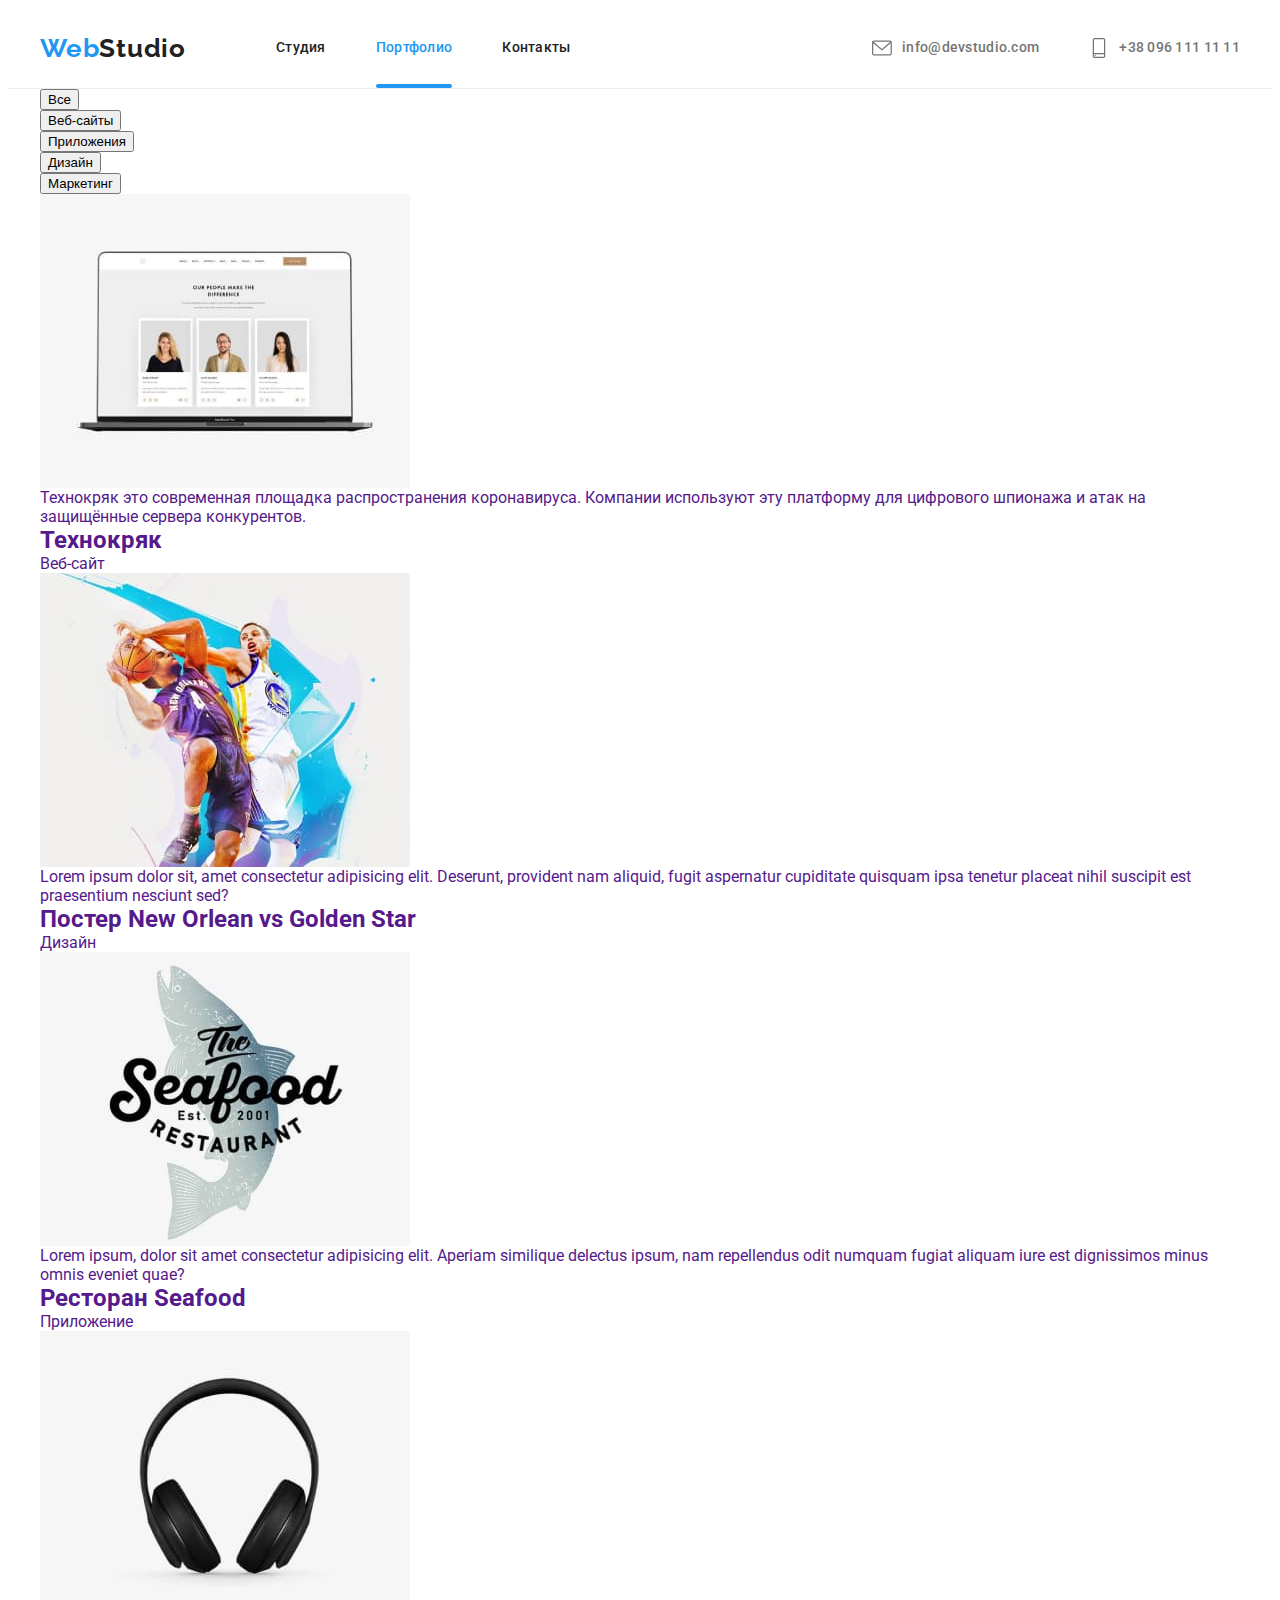
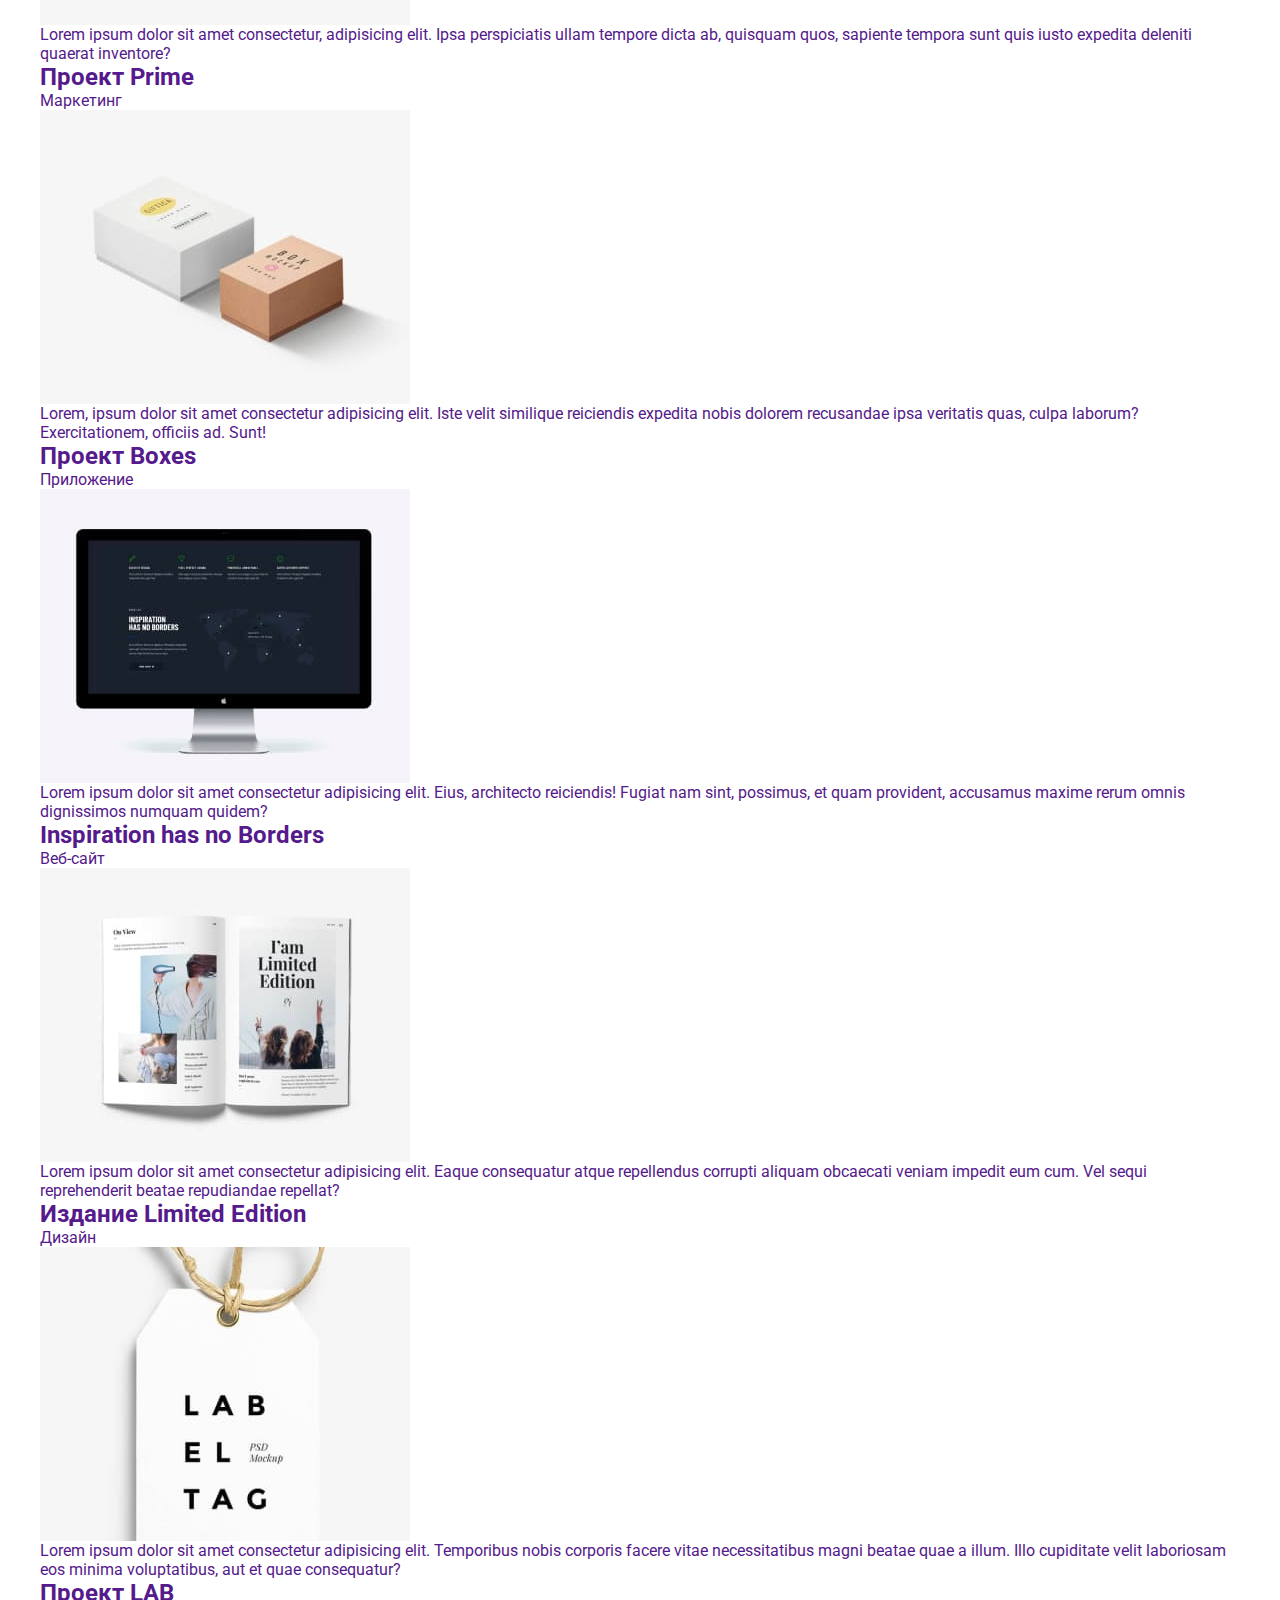
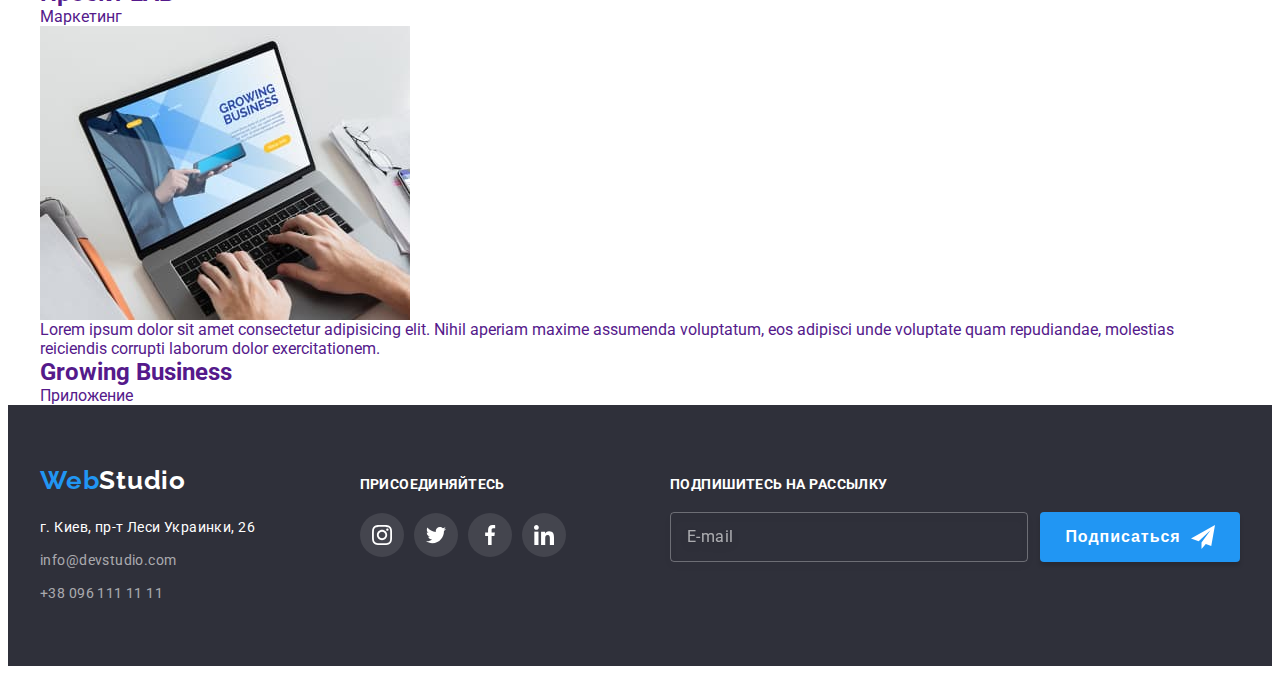
==== portfolio.html @ 194a2eac "gtrh" ====
<!DOCTYPE html>
<html lang="ru">
<head>
    <meta charset="UTF-8">
    <meta http-equiv="X-UA-Compatible" content="IE=edge">
    <meta name="viewport" content="width=device-width, initial-scale=1.0">
    <title>Portfolio</title>
    <link rel="preconnect" href="https://fonts.googleapis.com">
    <link rel="preconnect" href="https://fonts.gstatic.com" crossorigin>
    <link href="https://fonts.googleapis.com/css2?family=Raleway:wght@700&family=Roboto:wght@400;500;700;900&display=swap"
        rel="stylesheet">
    <link rel="stylesheet" href="https://cdnjs.cloudflare.com/ajax/libs/modern-normalize/1.1.0/modern-normalize.min.css"
        integrity="sha512-wpPYUAdjBVSE4KJnH1VR1HeZfpl1ub8YT/NKx4PuQ5NmX2tKuGu6U/JRp5y+Y8XG2tV+wKQpNHVUX03MfMFn9Q=="
        crossorigin="anonymous" referrerpolicy="no-referrer" />
    <link rel="stylesheet" href="./css/styles.css">
</head>
<body>
                            <!-- Шапка-навигация -->
    <header class="header">
        <div class="container header-container">
            <a href="" lang="en" class="link header-title">Web<span class="header-span">Studio</span></a>
            <nav class="header-nav">
                <ul class="list header-list">
                    <li class="header-item"><a class="link header-link" href="./index.html">Студия</a></li>
                    <li class="header-item"><a class="link header-link current-portfolio" href="./portfolio.html">Портфолио</a></li>
                    <li class="header-item"><a class="link header-link" href="">Контакты</a></li>
                </ul>
            </nav>
            <ul class="list header-contacts">
                <li class="header-mail-list">
                    <a class="link header-mail" href="mailto:info@devstudio.com">
                        <svg class="mail-icon" width="20" height="20">
                            <use href="./images/icons.svg#icon-envelope-1"></use>
                        </svg>info@devstudio.com
                    </a>
                </li>
                <li class="header-tel-list">
                    <a class="link header-tel" href="tel:+380961111111">
                        <svg class="mail-icon" width="20" height="20">
                            <use href="./images/icons.svg#icon-smartphone-1"></use>
                        </svg>+38 096 111 11 11
                    </a>
                </li>
            </ul>
        </div>
    </header>
    <main>
                                <!--- Портфолио -->
        <section class="portfolio">
            <div class="container">
                <h1 class="visually-hidden">Портфолио</h1>
                    <ul class="list portfolio-list">
                        <li class="portfolio-item">
                            <button type="button" class="portfolio-button current-all">Все</button>
                        </li>
                        <li class="portfolio-item">
                            <button type="button" class="portfolio-button">Веб-сайты</button>
                        </li>
                        <li class="portfolio-item">
                            <button type="button" class="portfolio-button">Приложения</button>
                        </li>
                        <li class="portfolio-item">
                            <button type="button" class="portfolio-button">Дизайн</button>
                        </li>
                        <li class="portfolio-item">
                            <button type="button" class="portfolio-button">Маркетинг</button>
                        </li>
                    </ul>
                                <!-- Проекты -->
                <ul class="list projects-list">
                    <li class="projects-item">
                        <a class="link projects-link" href="">
                            <div class="projects-item-wrap">
                                <img src="./images/img-notebook.jpg" class="projects-images" alt="ноутбук" width="370">
                                <p class="projects-images-text">Технокряк это современная площадка распространения коронавируса. Компании используют эту платформу для цифрового
                                шпионажа и атак на защищённые сервера конкурентов.
                                </p>
                            </div>
                            <div class="projects-block">
                                <h2 class="projects-title">Технокряк</h2>
                                <p class="projects-text">Веб-сайт</p>
                            </div>    
                            
                        </a>
                    </li>
                    <li class="projects-item">
                        <a class="link projects-link" href="">
                            <div class="projects-item-wrap">
                                <img src="./images/img-basketball-players.jpg" class="projects-images" alt="баскетболисты" width="370">
                                <p class="projects-images-text">Lorem ipsum dolor sit, amet consectetur adipisicing elit. Deserunt, provident nam aliquid, fugit aspernatur cupiditate quisquam ipsa tenetur placeat nihil suscipit est praesentium nesciunt sed?</p>
                            </div>
                            <div class="projects-block">
                                <h2 class="projects-title">Постер New Orlean vs Golden Star</h2>
                                <p class="projects-text">Дизайн</p>
                            </div>   
                            
                        </a>
                    </li>
                    <li class="projects-item">
                        <a class="link projects-link" href="">
                            <div class="projects-item-wrap">
                                <img src="./images/img-sea-​​food.jpg" class="projects-images" alt="морская-еда" width="370">
                                <p class="projects-images-text">Lorem ipsum, dolor sit amet consectetur adipisicing elit. Aperiam similique delectus ipsum, nam repellendus odit numquam fugiat aliquam iure est dignissimos minus omnis eveniet quae?</p>
                            </div>
                            <div class="projects-block">    
                                <h2 class="projects-title">Ресторан Seafood</h2>
                                <p class="projects-text">Приложение</p>
                            </div>
                        </a>
                    </li>
                    <li class="projects-item">
                        <a class="link projects-link" href="">
                            <div class="projects-item-wrap">
                                <img src="./images/img-headphones.jpg" class="projects-images" alt="наушники" width="370">
                                <p class="projects-images-text">Lorem ipsum dolor sit amet consectetur, adipisicing elit. Ipsa perspiciatis ullam tempore dicta ab, quisquam quos, sapiente tempora sunt quis iusto expedita deleniti quaerat inventore?</p>
                            </div>
                            <div class="projects-block">    
                                <h2 class="projects-title">Проект Prime</h2>
                                <p class="projects-text">Маркетинг</p>
                            </div>
                        </a>
                    </li>
                    <li class="projects-item">
                        <a class="link projects-link" href="">
                            <div class="projects-item-wrap">
                                <img src="./images/img-boxes.jpg" class="projects-images" alt="коробки" width="370">
                                <p class="projects-images-text">Lorem, ipsum dolor sit amet consectetur adipisicing elit. Iste velit similique reiciendis expedita nobis dolorem recusandae ipsa veritatis quas, culpa laborum? Exercitationem, officiis ad. Sunt!</p>
                            </div>
                            <div class="projects-block">   
                                <h2 class="projects-title">Проект Boxes</h2>
                                <p class="projects-text">Приложение</p>
                            </div>
                        </a>
                    </li>
                    <li class="projects-item">
                        <a class="link projects-link" href="">
                            <div class="projects-item-wrap">
                                <img src="./images/img-macbook.jpg" class="projects-images" alt="макбук" width="370">
                                <p class="projects-images-text">Lorem ipsum dolor sit amet consectetur adipisicing elit. Eius, architecto reiciendis! Fugiat nam sint, possimus, et quam provident, accusamus maxime rerum omnis dignissimos numquam quidem?</p>
                            </div>
                            <div class="projects-block">   
                                <h2 class="projects-title">Inspiration has no Borders</h2>
                                <p class="projects-text">Веб-сайт</p>
                            </div>
                        </a>
                    </li>
                    <li class="projects-item">
                        <a class="link projects-link" href="">
                            <div class="projects-item-wrap">
                                <img src="./images/img-magazine.jpg" class="projects-images" alt="журнал" width="370">
                                <p class="projects-images-text">Lorem ipsum dolor sit amet consectetur adipisicing elit. Eaque consequatur atque repellendus corrupti aliquam obcaecati veniam impedit eum cum. Vel sequi reprehenderit beatae repudiandae repellat?</p>
                            </div>
                            <div class="projects-block">
                                <h2 class="projects-title">Издание Limited Edition</h2>
                                <p class="projects-text">Дизайн</p>
                                </div>    
                            
                        </a>
                    </li>
                    <li class="projects-item">
                        <a class="link projects-link" href="">
                            <div class="projects-item-wrap">
                                <img src="./images/img-label.jpg" class="projects-images" alt="бирка" width="370">
                                <p class="projects-images-text">Lorem ipsum dolor sit amet consectetur adipisicing elit. Temporibus nobis corporis facere vitae necessitatibus magni beatae quae a illum. Illo cupiditate velit laboriosam eos minima voluptatibus, aut et quae consequatur?</p>
                            </div>
                            <div class="projects-block">
                                <h2 class="projects-title">Проект LAB</h2>
                                <p class="projects-text">Маркетинг</p>
                            </div>
                        </a>
                    </li>
                    <li class="projects-item">
                        <a class="link projects-link" href="">
                            <div class="projects-item-wrap">
                                <img src="./images/img-typing.jpg" class="projects-images" alt="печатает" width="370">
                                <p class="projects-images-text">Lorem ipsum dolor sit amet consectetur adipisicing elit. Nihil aperiam maxime assumenda voluptatum, eos adipisci unde voluptate quam repudiandae, molestias reiciendis corrupti laborum dolor exercitationem.</p>    
                            </div>
                            <div class="projects-block">
                                <h2 class="projects-title">Growing Business</h2>
                                <p class="projects-text">Приложение</p>
                            </div>
                        </a>
                    </li>
                </ul>
            </div>
        </section>
    </main>
                                <!-- Футер -->
    <footer class="footer">
        <div class="container container-icon">
            <div class="footer-container-address">
                <a href="" lang="en" class="link footer-title">Web<span class="footer-span">Studio</span></a>
                <address class="footer-address">
                    <ul class="list footer-list">
                        <li class="footer-item">
                            <a class="link footer-place" href="https://goo.gl/maps/fd5bnSYaty7FcXpY6" target="_blank" rel="noopener noreferre">г. Киев, пр-т Леси Украинки, 26</a>
                        </li>
                        <li class="footer-item">
                            <a class="link footer-mail" href="mailto:info@devstudio.com">info@devstudio.com</a>
                        </li>
                        <li class="footer-item">
                            <a class="link footer-tel" href="tel:+380961111111">+38 096 111 11 11</a>
                        </li>
                    </ul>
                </address>
            </div>
            <div class="footer-container-icon">
                <b class="footer-second-title">присоединяйтесь</b>
                <ul class="list footer-social-list">
                    <li class="footer-social-item">
                        <a href="" class="link footer-social-link">
                            <svg class="footer-social-icon" width="20" height="20">
                                <use href="./images/icons.svg#icon-instagram"></use>
                            </svg>
                        </a>
                    </li>
                    <li class="footer-social-item">
                        <a href="" class="link footer-social-link">
                            <svg class="team-social-icon" width="20" height="20">
                                <use href="./images/icons.svg#icon-twitter"></use>
                            </svg>
                        </a>
                    </li>
                    <li class="footer-social-item">
                        <a href="" class="link footer-social-link">
                            <svg class="footer-social-icon" width="20" height="20">
                                <use href="./images/icons.svg#icon-facebook"></use>
                            </svg>
                        </a>
                    </li>
                    <li class="footer-social-item">
                        <a href="" class="link footer-social-link">
                            <svg class="footer-social-icon" width="20" height="20">
                                <use href="./images/icons.svg#icon-linkedin"></use>
                            </svg>
                        </a>
                    </li>
                </ul>
            </div>
            <div class="footer-subscribe">
                <div class="footer-subscribe-wrap">
                    <b class="footer-subscribe-title">Подпишитесь на рассылку</b>
                        <input type="email" class="footer-subscribe-email" placeholder="E-mail">
                </div>
                <button class="button footer-subscribe-btn" type="submit">Подписаться
                    <svg class="footer-subscribe-icon" width="24" height="24">
                        <use href="./images/icons.svg#icon-icon-send-1"></use>
                    </svg>
                </button>
            </div>
        </div>
    </footer>
</body>
</html>
---- css/styles.css ----
/*
  font-family: 'Roboto 400 500 700 900', sans-serif;
  font-alternative: 'Raleway 700', sans-serif;
    
*/

p,
h1,
h2,
h3,
h4,
h5,
h6 {
  margin: 0;
}

ul,
ol {
  margin: 0;
  padding: 0;
}

button {
  cursor: pointer;
}

img {
  display: block;
}

:root {
  --header-text-color: #212121;
  --alt-text-color: #757575;
  --extra-text-color: #ffffff;
  --accent-text-color: #2196f3;
}

body {
  font-family: 'Roboto', sans-serif;
  background-color: #ffffff;
  color: var(--header-text-color);
}

.list {
  list-style: none;
}

.link {
  text-decoration: none;
}

.visually-hidden {
  position: absolute;
  white-space: nowrap;
  width: 1px;
  height: 1px;
  overflow: hidden;
  border: 0;
  padding: 0;
  clip: rect(0 0 0 0);
  clip-path: inset(50%);
  margin: -1px;
}

.container {
  width: 1200px;
  padding-left: 15px;
  padding-right: 15px;
  margin: 0 auto;
  /* outline: 2px solid tomato; */
}

/* ----------------------------СТУДИЯ----------------------------- */
/* ------------------------Шапка навигация------------------------ */
.header {
  border-bottom: 1px solid #ececec;
}

.header-container {
  display: flex;
  align-items: center;
}

.header-title {
  margin-right: 90px;
  font-family: Raleway;
  font-weight: 700;
  font-size: 26px;
  line-height: 1.19;
  letter-spacing: 0.03em;
  color: #2196f3;
}

.header-span {
  font-family: Raleway;
  font-weight: 700;
  font-size: 26px;
  line-height: 1.19;
  letter-spacing: 0.03em;
  color: var(--header-text-color);
}

.header-nav {
}

.header-list {
  display: flex;
}

.header-item:not(:last-child) {
  margin-right: 50px;
}

.header-link {
  display: block;
  padding: 32px 0px;
  font-weight: 500;
  font-size: 14px;
  line-height: 1.14;
  letter-spacing: 0.02em;
  color: var(--header-text-color);
  transition: color 250ms cubic-bezier(0.4, 0, 0.2, 1);
}

.current-studio,
.current-portfolio,
.current-contact {
  color: #2196f3;
  position: relative;
}

.current-studio::after,
.current-portfolio::after,
.current-contact::after {
  content: '';
  width: 100%;
  height: 4px;
  border-radius: 4px;
  position: absolute;
  background-color: #2196f3;
  left: 0;
  bottom: 0;
}

.header-link:hover,
.header-link:focus {
  color: #2196f3;
}

.header-contacts {
  display: flex;
  margin-left: auto;
}

.header-mail-list {
}

.header-mail {
  font-weight: 500;
  font-size: 14px;
  line-height: 1.14;
  letter-spacing: 0.02em;
  color: var(--alt-text-color);
  display: flex;
  justify-content: center;
  align-items: center;
  box-sizing: border-box;
  transition: color 250ms cubic-bezier(0.4, 0, 0.2, 1);
}

.header-mail:hover,
.header-mail:focus {
  color: #2196f3;
}

.mail-icon {
  fill: currentColor;
  margin-right: 10px;
}

.header-tel-list {
  margin-left: 50px;
}

.header-tel {
  font-weight: 500;
  font-size: 14px;
  line-height: 1.14;
  letter-spacing: 0.02em;
  color: var(--alt-text-color);
  display: flex;
  justify-content: center;
  align-items: center;
  box-sizing: border-box;
  transition: color 250ms cubic-bezier(0.4, 0, 0.2, 1);
}

.header-tel:hover,
.header-tel:focus {
  color: #2196f3;
}

.tel-icon {
  fill: currentColor;
  margin-right: 10px;
}

/* -----------------------Главный-контент------------------------ */
/* ----------------------------Герой----------------------------- */

.main {
}

.hero {
  background-image: linear-gradient(rgba(47, 48, 58, 0.4), rgba(47, 48, 58, 0.4)),
    url(../images/img-team-work.jpg);
  background-repeat: no-repeat;
  background-position: center;
  background-size: 1600px;
  margin: 0 auto;
  padding-top: 200px;
  padding-bottom: 200px;
  text-align: center;
  background-color: #2f303a;
}

.hero-title {
  margin-bottom: 30px;
  font-weight: 900;
  font-size: 44px;
  line-height: 1.36;
  text-align: center;
  letter-spacing: 0.06em;
  text-transform: uppercase;
  color: var(--extra-text-color);
}

.hero-button {
  padding: 10px 32px;
  border: 0px;
  font-family: inherit;
  font-weight: 700;
  font-size: 16px;
  line-height: 1.87;
  text-align: center;
  letter-spacing: 0.06em;
  cursor: pointer;
  color: #ffffff;
  background: #2196f3;
  border-radius: 4px;
  min-width: 200px;
  min-height: 50px;
  transition: background-color 250ms cubic-bezier(0.4, 0, 0.2, 1);
}

.hero-button:hover,
.hero-button:focus {
  background-color: #188ce8;
}

/* -----------------------------Цели----------------------------- */

.goals-section {
  padding-top: 94px;
  padding-bottom: 94px;
}

.visually-hidden {
}

.goals-list {
  display: flex;
}

.goals-item:not(:last-child) {
  margin-right: 30px;
}

.goals-item::before {
  display: block;
  content: '';
  height: 120px;
  background-size: 70px 70px;
  background-repeat: no-repeat;
  background-position: center;
  border-radius: 4px;
  margin-bottom: 30px;
  background-color: #f5f4fa;
}

.icon-antenna::before {
  background-image: url('../images/antenna.svg');
}

.icon-clock::before {
  background-image: url('../images/clock.svg');
}

.icon-diagram::before {
  background-image: url('../images/diagram.svg');
}

.icon-astronaut::before {
  background-image: url('../images/astronaut.svg');
}

.goals-heading {
  margin-bottom: 10px;
  font-size: 14px;
  line-height: 1.14;
  letter-spacing: 0.03em;
  text-transform: uppercase;
  color: var(--header-text-color);
}

.goals-text {
  width: 270px;
  font-size: 14px;
  line-height: 1.71;
  letter-spacing: 0.03em;
  color: var(--alt-text-color);
}

/* ---------------------------Деятельность------------------------- */

.activity {
  padding-top: 0;
  padding-bottom: 94px;
}

.activity-title {
  margin-bottom: 50px;
  font-size: 36px;
  line-height: 1.16;
  text-align: center;
  letter-spacing: 0.03em;
  color: var(--header-text-color);
}

.activity-list {
  display: flex;
}

.activity-item:not(:last-child) {
  margin-right: 30px;
}

.activity-item {
}

.activity-block {
  position: relative;
}

.activity-images {
}

.activity-images-text {
  font-size: 14px;
  line-height: 1.14;
  letter-spacing: 0.03em;
  text-transform: uppercase;
  display: flex;
  justify-content: center;
  align-items: center;
  position: absolute;
  left: 0;
  bottom: 0;
  width: 100%;
  height: 70px;
  color: #ffffff;
  background: rgba(47, 48, 58, 0.8);
}

/* -------------------------------Команда---------------------------- */

.team {
  padding-top: 94px;
  padding-bottom: 94px;
  background-color: #f5f4fa;
}

.team-title {
  margin-bottom: 50px;
  font-size: 36px;
  line-height: 1.16;
  text-align: center;
  letter-spacing: 0.03em;
  color: var(--header-text-color);
}

.team-list {
  display: flex;
}

.team-item {
  margin-right: 30px;
  background: #ffffff;
  box-shadow: 0px 1px 3px rgba(0, 0, 0, 0.12), 0px 1px 1px rgba(0, 0, 0, 0.14),
    0px 2px 1px rgba(0, 0, 0, 0.2);
  border-radius: 0px 0px 4px 4px;
}

.team-images {
}

.team-item-content {
  padding-top: 30px;
  padding-bottom: 30px;
}

.team-heading {
  margin-bottom: 10px;
  font-weight: 500;
  font-size: 16px;
  line-height: 1.18;
  text-align: center;
  letter-spacing: 0.03em;
  color: var(--header-text-color);
}

.team-text {
  margin-bottom: 16px;
  font-size: 16px;
  line-height: 1.18;
  text-align: center;
  letter-spacing: 0.03em;
  color: var(--alt-text-color);
}

.team-social-list {
  display: flex;
  justify-content: center;
}

.team-social-item + .team-social-item {
  margin-left: 10px;
}

.team-social-link {
  width: 44px;
  height: 44px;
  display: flex;
  justify-content: center;
  align-items: center;
  border-radius: 50%;
  color: #afb1b8;
  transition: color 250ms cubic-bezier(0.4, 0, 0.2, 1),
    background-color 250ms cubic-bezier(0.4, 0, 0.2, 1);
}

.team-social-link:hover,
.team-social-link:focus {
  background-color: #2196f3;
  color: #ffffff;
}

.team-social-icon {
  fill: currentColor;
}

/* ---------------------------------Клиенты------------------------------ */

.clients {
  padding-top: 94px;
  padding-bottom: 94px;
}

.clients-title {
  font-size: 36px;
  line-height: 1.16;
  text-align: center;
  letter-spacing: 0.03em;
  color: #212121;
  margin-bottom: 50px;
}

.clients-list {
  display: flex;
  justify-content: center;
}

.clients-item {
}

.clients-item:not(:last-child) {
  margin-right: 30px;
}
.clients-link {
  width: 172px;
  height: 92px;
  display: flex;
  justify-content: center;
  align-items: center;
  color: #afb1b8;
  border: 1px solid #afb1b8;
  box-sizing: border-box;
  border-radius: 4px;
  transition: color 250ms cubic-bezier(0.4, 0, 0.2, 1), border 250ms cubic-bezier(0.4, 0, 0.2, 1);
}

.clients-link:hover,
.clients-link:focus {
  color: #2196f3;
  border: 1px solid #2196f3;
}

.clients-icon {
  fill: currentColor;
}

/* ----------------------------------ФУТЕР-------------------------------- */

.footer {
  padding-top: 60px;
  padding-bottom: 60px;
  background: #2f303a;
}

.container-icon {
  display: flex;
  justify-content: space-between;
  align-items: baseline;
}

.footer-container-address {
}

.footer-title {
  display: inline-block;
  margin-bottom: 20px;
  font-family: Raleway;
  font-weight: 700;
  font-size: 26px;
  line-height: 1.19;
  letter-spacing: 0.03em;
  color: #2196f3;
}

.footer-span {
  font-family: Raleway;
  font-weight: 700;
  font-size: 26px;
  line-height: 1.19;
  letter-spacing: 0.03em;
  color: #ffffff;
}

.footer-address {
}

.footer-after-title {
  font-family: Roboto;
  font-style: normal;
  font-weight: 700;
  font-size: 14px;
  line-height: 1.14;
  letter-spacing: 0.03em;
  text-transform: uppercase;
  color: #ffffff;
}

.footer-list {
}

.footer-item:not(:last-child) {
  margin-bottom: 9px;
}

.footer-place {
  font-style: normal;
  font-size: 14px;
  line-height: 1.71;
  letter-spacing: 0.03em;
  color: #ffffff;
}

.footer-mail {
  font-style: normal;
  font-size: 14px;
  line-height: 1.71;
  letter-spacing: 0.03em;
  color: rgba(255, 255, 255, 0.6);
  transition: color 250ms cubic-bezier(0.4, 0, 0.2, 1);
}

.footer-mail:hover,
.footer-mail:focus {
  color: #ffffff;
}

.footer-tel {
  font-style: normal;
  font-size: 14px;
  line-height: 1.71;
  letter-spacing: 0.03em;
  color: rgba(255, 255, 255, 0.6);
  transition: color 250ms cubic-bezier(0.4, 0, 0.2, 1);
}

.footer-tel:hover,
.footer-tel:focus {
  color: #ffffff;
}

/*--------------------------- Соцсети -----------------------------------*/

.footer-container-icon {
}

.footer-second-title {
  display: block;
  font-size: 14px;
  line-height: 1.14;
  letter-spacing: 0.03em;
  text-transform: uppercase;
  color: #ffffff;
  margin-bottom: 20px;
}

.footer-social-list {
  display: flex;
}

.footer-social-item + .footer-social-item {
  margin-left: 10px;
}

.footer-social-link {
  width: 44px;
  height: 44px;
  display: flex;
  justify-content: center;
  align-items: center;
  border-radius: 50%;
  color: #ffffff;
  background-color: rgba(255, 255, 255, 0.1);
  transition: background-color 250ms cubic-bezier(0.4, 0, 0.2, 1);
}

.footer-social-link:hover,
.footer-social-link:focus {
  background-color: #2196f3;
}

.footer-social-icon {
  fill: currentColor;
}

/* -------------------------- Подписка ---------------------------- */

.footer-subscribe {
  display: flex;
  align-items: end;

}

.footer-subscribe-wrap {
  margin-right: 12px;
}

.footer-subscribe-title {
  display: block;
  font-weight: 700;
  font-size: 14px;
  line-height: 1.16;
  letter-spacing: 0.03em;
  text-transform: uppercase;
  color: #FFFFFF;
  margin-bottom: 20px;
}

.footer-subscribe-email {
width: 358px;
height: 50px;
color: #FFFFFF;
border: 1px solid rgba(255, 255, 255, 0.3);
box-sizing: border-box;
filter: drop-shadow(0px 4px 4px rgba(0, 0, 0, 0.15));
border-radius: 4px;
background-color: transparent;
padding: 15px 16px;
outline: none;
transition: border-color 250ms cubic-bezier(0.4, 0, 0.2, 1);
}

.footer-subscribe-email:focus {
  border-color: #2196F3;
}

.footer-subscribe-email::placeholder {
  font-family: Roboto;
  font-style: normal;
  font-weight: normal;
  font-size: 16px;
  line-height: 1.25;
  letter-spacing: 0.03em;
  color: rgba(255, 255, 255, 0.6);
}

.footer-subscribe-btn {
  display: flex;
  justify-content: center;
  align-items: center;
  width: 200px;
  height: 50px;
  font-weight: 700;
  font-size: 16px;
  line-height: 1.87;
  letter-spacing: 0.06em;
  color: #FFFFFF;
  background: #2196F3;
  box-shadow: 0px 4px 4px rgba(0, 0, 0, 0.15);
  border-radius: 4px;
  transition: background-color 250ms cubic-bezier(0.4, 0, 0.2, 1);
  border: none;
}

.footer-subscribe-btn:hover,
.footer-subscribe-btn:focus {
  background-color: #188ce8;
}

.footer-subscribe-icon {
  fill: #FFFFFF;
  margin-left: 10px;
}

/* -------------------------- Модалка ----------------------------- */

.backdrop {
  position: fixed;
  top: 0;
  width: 100vw;
  height: 100vh;
  background-color: rgba(0, 0, 0, 0.2);
  transition: opacity 250ms cubic-bezier(0.4, 0, 0.2, 1),
    visibility 250ms cubic-bezier(0.4, 0, 0.2, 1);
}

.backdrop.is-hidden .modal {
  transform: translate(-50%, -50%) scale(0.5);
}

.modal {
  width: 528px;
  min-height: 581px;
  background-color: #ffffff;
  padding: 40px;
  box-shadow: 0px 1px 3px rgba(0, 0, 0, 0.12), 0px 1px 1px rgba(0, 0, 0, 0.14),
    0px 2px 1px rgba(0, 0, 0, 0.2);
  border-radius: 4px;
  position: absolute;
  top: 50%;
  left: 50%;
  transform: translate(-50%, -50%) scale(1);
  transition: transform 250ms cubic-bezier(0.4, 0, 0.2, 1);
}

.modal-close {
  width: 30px;
  height: 30px;
  border-radius: 50%;
  border: 1px solid rgba(0, 0, 0, 0.1);
  background-color: transparent;
  display: flex;
  align-items: center;
  justify-content: center;
  position: absolute;
  top: 8px;
  right: 8px;
}

.modal-close:hover .modal-close-icon,
.modal-close:focus .modal-close-icon {
  fill: #2196F3;
}

.modal-close-icon {
  transition: fill 250ms cubic-bezier(0.4, 0, 0.2, 1);
}

.is-hidden {
  opacity: 0;
  pointer-events: none;
  visibility: hidden;
}

/* ------------------------------- Форма ------------------------------ */

.modal-title {
  font-weight: 700;
  font-size: 20px;
  line-height: 1.15;
  text-align: center;
  letter-spacing: 0.03em;
  color: #212121;
  margin-bottom: 12px;
}

<<<<<<< HEAD
.form-label {
  font-size: 12px;
  line-height: 1.16;
  letter-spacing: 0.01em;
  color: #757575;
=======
.form-field {
  margin-bottom: 10px;

}

.form-label {
font-size: 12px;
line-height: 1.16;
letter-spacing: 0.01em;
color: #757575;
display: block;
margin-bottom: 4px;
}

.form-wrap {
  position: relative;
>>>>>>> 0a38effbc5f07b2e7301c428eb175cab3752c739
}

.form-input {
  width: 100%;
  height: 40px;
  border: 1px solid rgba(33, 33, 33, 0.2);
  border-radius: 4px;
<<<<<<< HEAD
  padding-left: 10px;
  margin-bottom: 10px;
}

.form-input::placeholder {
  font-size: 12px;
  line-height: 14px;
  letter-spacing: 0.01em;
  color: rgba(117, 117, 117, 0.5);
=======
  padding-left: 42px;
  outline: none;
  transition: border-color 250ms cubic-bezier(0.4, 0, 0.2, 1)
}

.form-input:focus {
border-color: #2196F3;
}

.form-input:focus + .form-icon {
  fill: #2196F3;
  }

.form-icon {
  left: 15px;
  top: 50%;
  transform: translateY(-50%);
  position: absolute;
  transition: fill 250ms cubic-bezier(0.4, 0, 0.2, 1);
}

.form-comments-field {
  margin-bottom: 20px;

}

.form-comments {
  width: 100%;
  height: 120px;
  border: 1px solid rgba(33, 33, 33, 0.2);
  box-sizing: border-box;
  border-radius: 4px;
  resize: none;
  padding: 12px 16px;
  outline: none;
  transition: border-color 250ms cubic-bezier(0.4, 0, 0.2, 1);
}

.form-comments::placeholder {
font-size: 12px;
line-height: 1.16;
letter-spacing: 0.01em;
color: rgba(117, 117, 117, 0.5);
}

.form-comments:focus {
  border-color: #2196F3;
}

.form-check-field {
  margin-bottom: 30px;

}

.policy-check {

}

.check-text {
  font-size: 14px;
  line-height: 1.71;
  letter-spacing: 0.03em;
  color: #757575;
  display: flex;
  justify-content: center;
  align-items: center;
}

.check-text::before {
  content: "";
  width: 16px;
  height: 15px;
  border: 2px solid #212121;;
  border-radius: 2px;
  margin-right: 7px;
}

.policy-check:checked + .check-text::before {
  border: none;
  background-image: url(../images/icon-check.svg);
  background-repeat: no-repeat;
  background-position: center;
  background-size: cover;
}

.form-check-link {
  text-decoration: underline;
  color: #2196F3;
  padding-left: 4px;
>>>>>>> 0a38effbc5f07b2e7301c428eb175cab3752c739
}

.form-button {
  width: 200px;
  height: 50px;
  font-weight: 700;
<<<<<<< HEAD
  line-height: 1.87;
  display: flex;
  justify-content: center;
  align-items: center;
  letter-spacing: 0.06em;
  color: #ffffff;
  background: #2196f3;
  box-shadow: 0px 4px 4px rgba(0, 0, 0, 0.15);
  border-radius: 4px;
  border: none;
=======
  font-size: 16px;
  line-height: 1.87;
  margin: 0 auto;
  display: flex;
  align-items: center;
  justify-content: center;
  letter-spacing: 0.06em;
  color: #FFFFFF;
  background: #2196F3;
  box-shadow: 0px 4px 4px rgba(0, 0, 0, 0.15);
  border-radius: 4px;
  border: none;
  transition: background-color 250ms cubic-bezier(0.4, 0, 0.2, 1);
}

.form-button:hover,
.form-button:focus {
  background-color: #188ce8;
>>>>>>> 0a38effbc5f07b2e7301c428eb175cab3752c739
}

/* -------------------------------ПОРТФОЛИО---------------------------- */
/* ------------------------ ---Главный-контент------------------------- */
/* -------------------------------Портфолио---------------------------- */

.portfolio {
  padding-top: 94px;
  padding-bottom: 94px;
}

.visually-hidden {
}

.portfolio-list {
  display: flex;
  justify-content: center;
  margin-bottom: 50px;
}

.portfolio-item:not(:last-child) {
  margin-right: 8px;
}

.portfolio-button {
  border: 0px;
  padding: 6px 22px;
  font-family: inherit;
  font-weight: 500;
  font-size: 16px;
  line-height: 1.62;
  text-align: center;
  letter-spacing: 0.03em;
  cursor: pointer;
  color: #212121;
  background-color: #f5f4fa;
  border-radius: 4px;
  transition: color 250ms cubic-bezier(0.4, 0, 0.2, 1),
    background-color 250ms cubic-bezier(0.4, 0, 0.2, 1),
    box-shadow 250ms cubic-bezier(0.4, 0, 0.2, 1);
}

.current-all {
  color: #ffffff;
  background-color: #2196f3;
}

.portfolio-button:hover,
.portfolio-button:focus {
  color: #ffffff;
  background-color: #2196f3;
  box-shadow: 0px 3px 1px rgba(0, 0, 0, 0.1), 0px 1px 2px rgba(0, 0, 0, 0.08),
    0px 2px 2px rgba(0, 0, 0, 0.12);
}

/* --------------------------------Проекты------------------------------- */

.projects-list {
  display: flex;
  flex-wrap: wrap;
}

.projects-item {
  flex-basis: calc((100% - 60px) / 3);
  background: #ffffff;
  transition: box-shadow 250ms cubic-bezier(0.4, 0, 0.2, 1);
}

.projects-item:not(:nth-child(3n)) {
  margin-right: 30px;
}

.projects-item:nth-child(-n + 6) {
  margin-bottom: 30px;
}

.projects-item:hover,
.projects-item:focus {
  box-shadow: 0px 1px 1px rgba(0, 0, 0, 0.12), 0px 4px 4px rgba(0, 0, 0, 0.06),
    1px 4px 6px rgba(0, 0, 0, 0.16);
}

.projects-item:hover .projects-images-text {
  transform: translateY(0);
}

.projects-link {
}

.projects-item-wrap {
  position: relative;
  overflow: hidden;
}

.projects-images-text {
  font-size: 18px;
  line-height: 1.5;
  letter-spacing: 0.03em;
  padding: 63px 24px;
  position: absolute;
  top: 0;
  left: 0;
  height: 100%;
  transform: translateY(100%);
  background: rgba(33, 150, 243, 0.9);
  color: #ffffff;
  transition: transform 250ms cubic-bezier(0.4, 0, 0.2, 1);
}

.projects-images {
}

.projects-block {
  padding: 20px 24px;
  border: 1px solid #eeeeee;
}

.projects-title {
  margin-bottom: 4px;
  font-size: 18px;
  line-height: 2;
  letter-spacing: 0.06em;
  color: var(--header-text-color);
}

.projects-text {
  font-size: 16px;
  line-height: 1.87;
  letter-spacing: 0.03em;
  color: var(--alt-text-color);
}
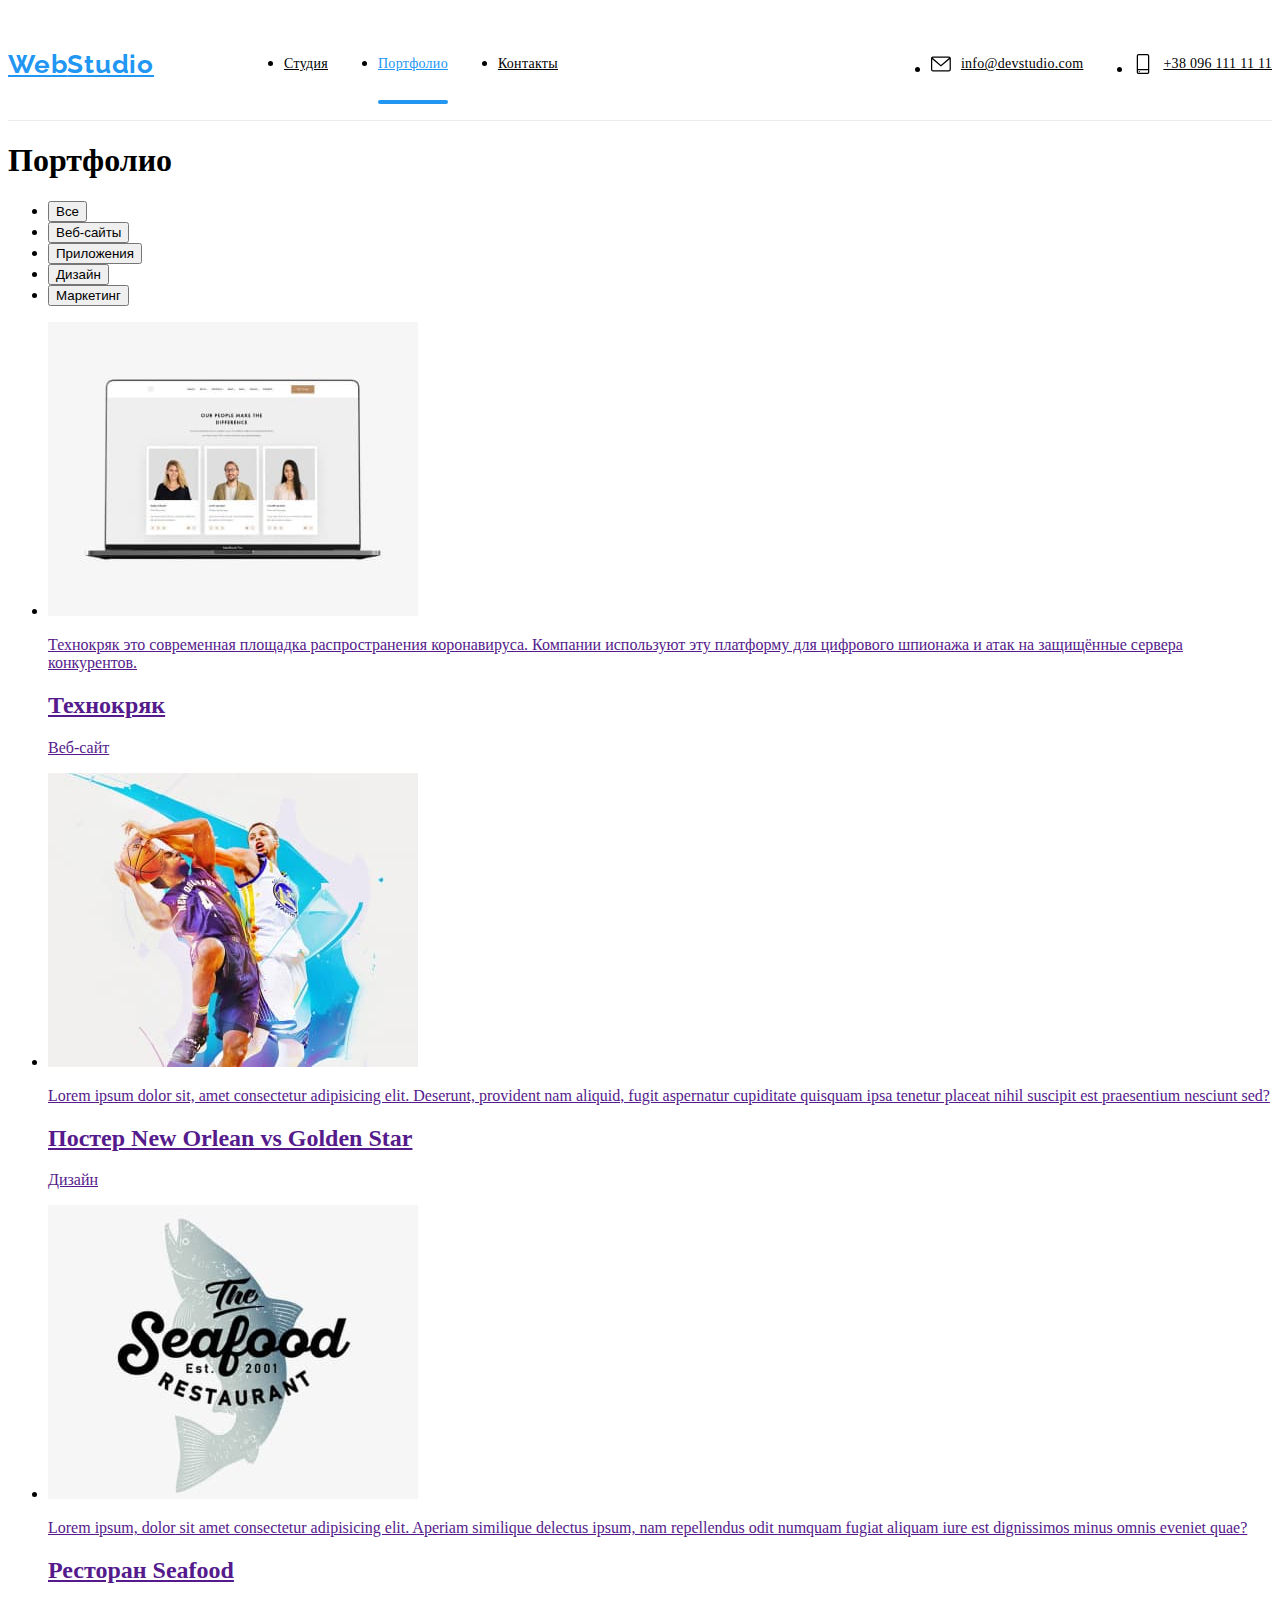
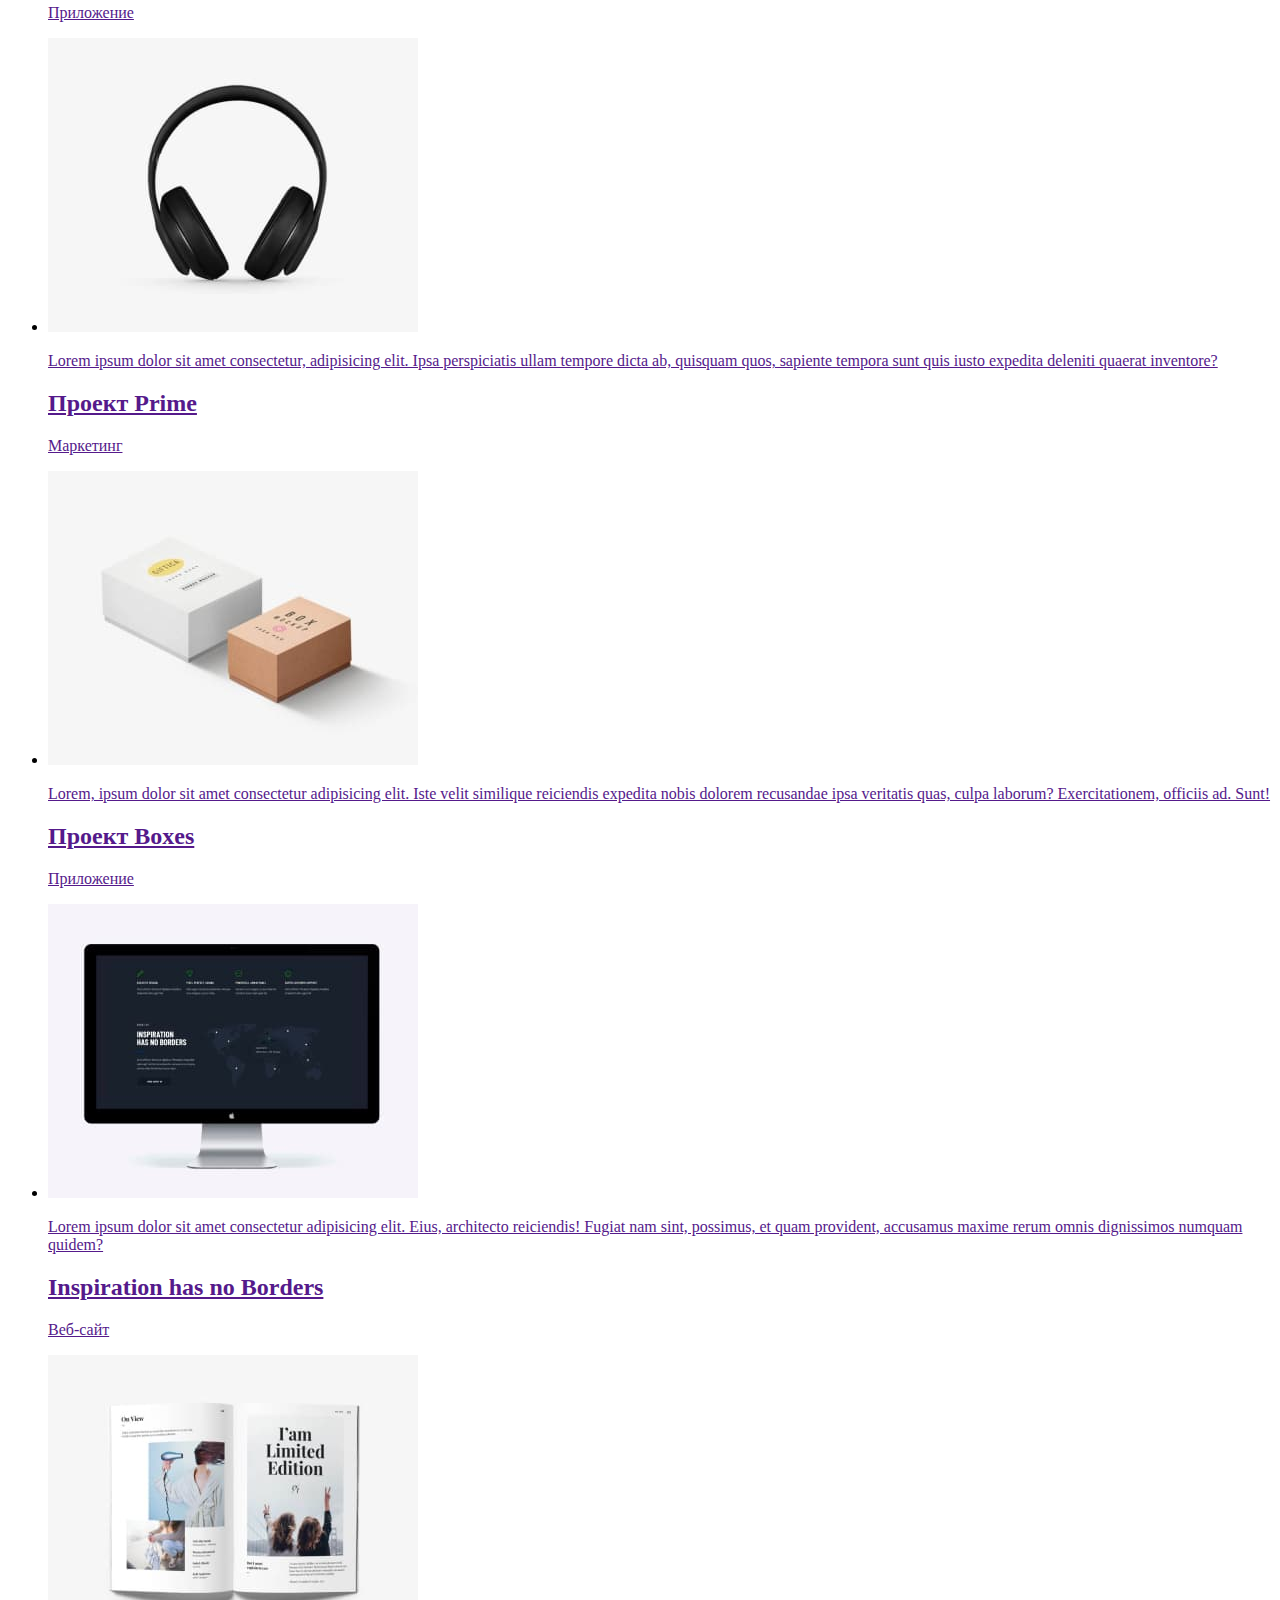
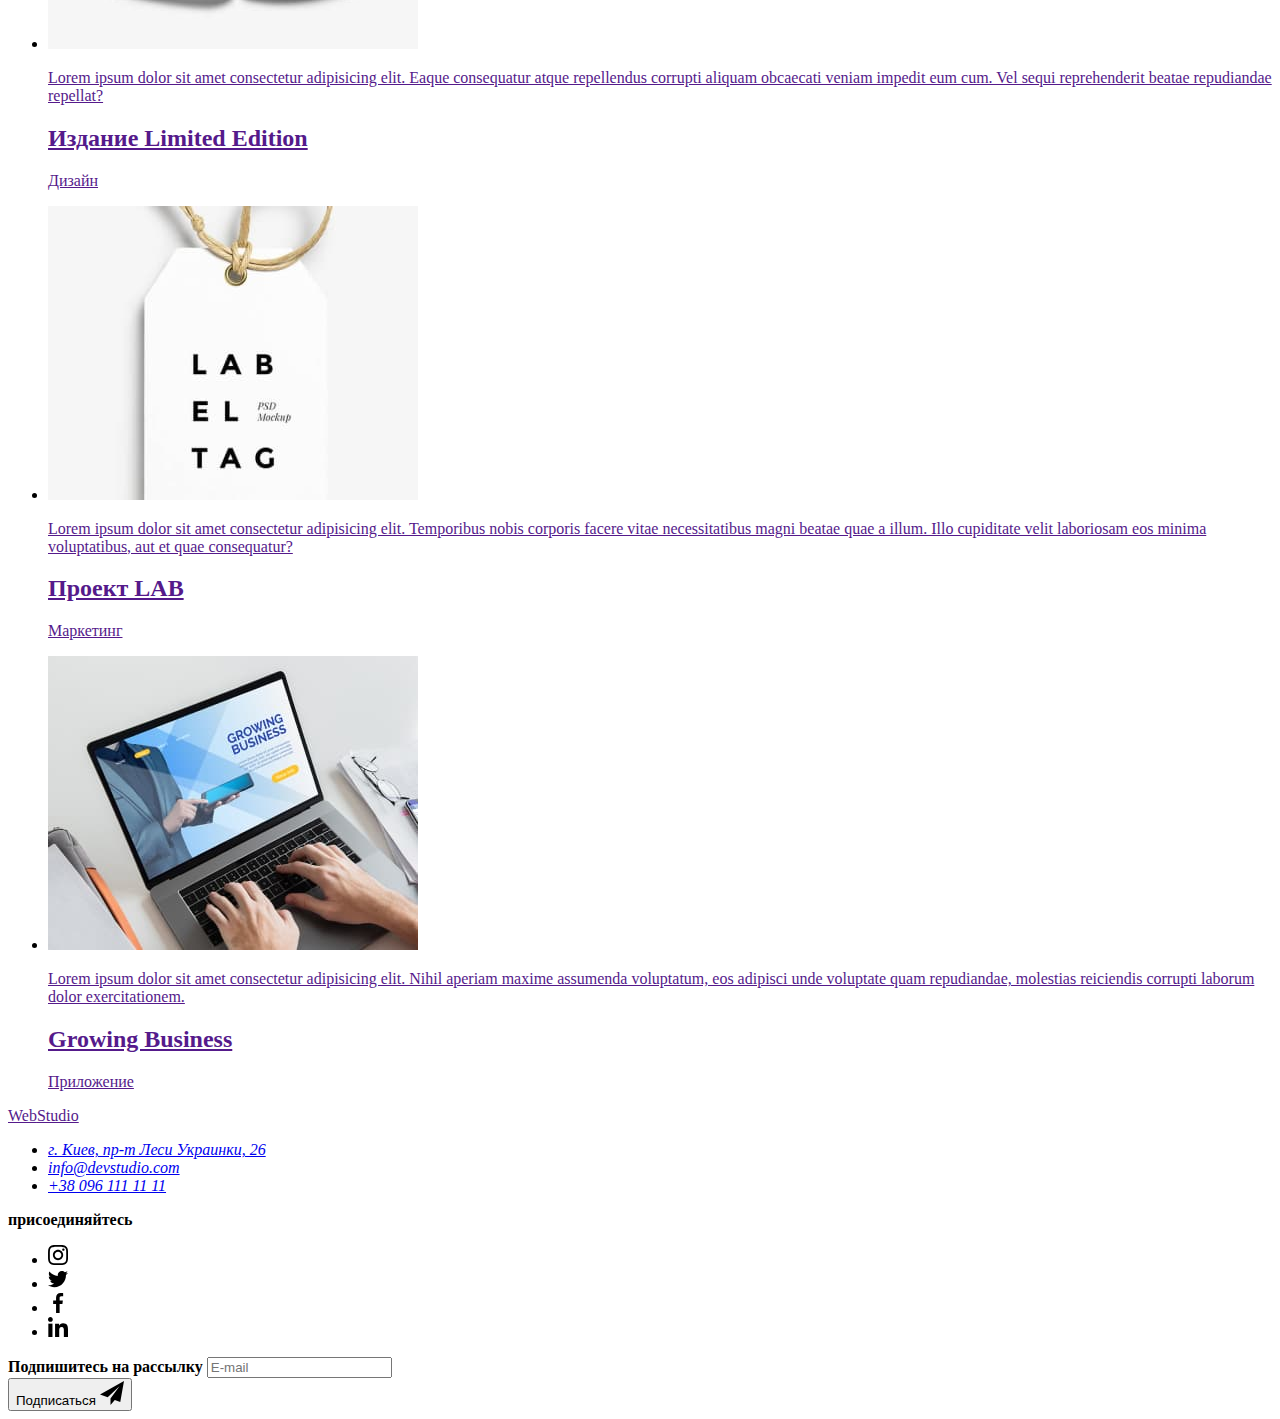
==== commit 7dab7df4: "добавляет паршалы" ====
--- a/portfolio.html
+++ b/portfolio.html
@@ -12,7 +12,8 @@
     <link rel="stylesheet" href="https://cdnjs.cloudflare.com/ajax/libs/modern-normalize/1.1.0/modern-normalize.min.css"
         integrity="sha512-wpPYUAdjBVSE4KJnH1VR1HeZfpl1ub8YT/NKx4PuQ5NmX2tKuGu6U/JRp5y+Y8XG2tV+wKQpNHVUX03MfMFn9Q=="
         crossorigin="anonymous" referrerpolicy="no-referrer" />
-    <link rel="stylesheet" href="./css/styles.css">
+    <!-- <link rel="stylesheet" href="./css/styles.css"> -->
+    <link rel="stylesheet" href="./css/main.min.css">
 </head>
 <body>
                             <!-- Шапка-навигация -->
--- a/css/styles.css
+++ b/css/styles.css
@@ -1,9 +1,3 @@
-/*
-  font-family: 'Roboto 400 500 700 900', sans-serif;
-  font-alternative: 'Raleway 700', sans-serif;
-    
-*/
-
 p,
 h1,
 h2,
@@ -72,7 +66,7 @@
 
 /* ----------------------------СТУДИЯ----------------------------- */
 /* ------------------------Шапка навигация------------------------ */
-.header {
+/* .header {
   border-bottom: 1px solid #ececec;
 }
 
@@ -203,7 +197,7 @@
 .tel-icon {
   fill: currentColor;
   margin-right: 10px;
-}
+} */
 
 /* -----------------------Главный-контент------------------------ */
 /* ----------------------------Герой----------------------------- */
@@ -652,7 +646,6 @@
 .footer-subscribe {
   display: flex;
   align-items: end;
-
 }
 
 .footer-subscribe-wrap {
@@ -666,26 +659,26 @@
   line-height: 1.16;
   letter-spacing: 0.03em;
   text-transform: uppercase;
-  color: #FFFFFF;
+  color: #ffffff;
   margin-bottom: 20px;
 }
 
 .footer-subscribe-email {
-width: 358px;
-height: 50px;
-color: #FFFFFF;
-border: 1px solid rgba(255, 255, 255, 0.3);
-box-sizing: border-box;
-filter: drop-shadow(0px 4px 4px rgba(0, 0, 0, 0.15));
-border-radius: 4px;
-background-color: transparent;
-padding: 15px 16px;
-outline: none;
-transition: border-color 250ms cubic-bezier(0.4, 0, 0.2, 1);
+  width: 358px;
+  height: 50px;
+  color: #ffffff;
+  border: 1px solid rgba(255, 255, 255, 0.3);
+  box-sizing: border-box;
+  filter: drop-shadow(0px 4px 4px rgba(0, 0, 0, 0.15));
+  border-radius: 4px;
+  background-color: transparent;
+  padding: 15px 16px;
+  outline: none;
+  transition: border-color 250ms cubic-bezier(0.4, 0, 0.2, 1);
 }
 
 .footer-subscribe-email:focus {
-  border-color: #2196F3;
+  border-color: #2196f3;
 }
 
 .footer-subscribe-email::placeholder {
@@ -708,8 +701,8 @@
   font-size: 16px;
   line-height: 1.87;
   letter-spacing: 0.06em;
-  color: #FFFFFF;
-  background: #2196F3;
+  color: #ffffff;
+  background: #2196f3;
   box-shadow: 0px 4px 4px rgba(0, 0, 0, 0.15);
   border-radius: 4px;
   transition: background-color 250ms cubic-bezier(0.4, 0, 0.2, 1);
@@ -722,7 +715,7 @@
 }
 
 .footer-subscribe-icon {
-  fill: #FFFFFF;
+  fill: #ffffff;
   margin-left: 10px;
 }
 
@@ -773,7 +766,7 @@
 
 .modal-close:hover .modal-close-icon,
 .modal-close:focus .modal-close-icon {
-  fill: #2196F3;
+  fill: #2196f3;
 }
 
 .modal-close-icon {
@@ -798,30 +791,21 @@
   margin-bottom: 12px;
 }
 
-<<<<<<< HEAD
+.form-field {
+  margin-bottom: 10px;
+}
+
 .form-label {
   font-size: 12px;
   line-height: 1.16;
   letter-spacing: 0.01em;
   color: #757575;
-=======
-.form-field {
-  margin-bottom: 10px;
-
-}
-
-.form-label {
-font-size: 12px;
-line-height: 1.16;
-letter-spacing: 0.01em;
-color: #757575;
-display: block;
-margin-bottom: 4px;
+  display: block;
+  margin-bottom: 4px;
 }
 
 .form-wrap {
   position: relative;
->>>>>>> 0a38effbc5f07b2e7301c428eb175cab3752c739
 }
 
 .form-input {
@@ -829,29 +813,18 @@
   height: 40px;
   border: 1px solid rgba(33, 33, 33, 0.2);
   border-radius: 4px;
-<<<<<<< HEAD
-  padding-left: 10px;
-  margin-bottom: 10px;
-}
-
-.form-input::placeholder {
-  font-size: 12px;
-  line-height: 14px;
-  letter-spacing: 0.01em;
-  color: rgba(117, 117, 117, 0.5);
-=======
   padding-left: 42px;
   outline: none;
-  transition: border-color 250ms cubic-bezier(0.4, 0, 0.2, 1)
+  transition: border-color 250ms cubic-bezier(0.4, 0, 0.2, 1);
 }
 
 .form-input:focus {
-border-color: #2196F3;
+  border-color: #2196f3;
 }
 
 .form-input:focus + .form-icon {
-  fill: #2196F3;
-  }
+  fill: #2196f3;
+}
 
 .form-icon {
   left: 15px;
@@ -863,7 +836,6 @@
 
 .form-comments-field {
   margin-bottom: 20px;
-
 }
 
 .form-comments {
@@ -879,23 +851,21 @@
 }
 
 .form-comments::placeholder {
-font-size: 12px;
-line-height: 1.16;
-letter-spacing: 0.01em;
-color: rgba(117, 117, 117, 0.5);
+  font-size: 12px;
+  line-height: 1.16;
+  letter-spacing: 0.01em;
+  color: rgba(117, 117, 117, 0.5);
 }
 
 .form-comments:focus {
-  border-color: #2196F3;
+  border-color: #2196f3;
 }
 
 .form-check-field {
   margin-bottom: 30px;
-
 }
 
 .policy-check {
-
 }
 
 .check-text {
@@ -909,10 +879,10 @@
 }
 
 .check-text::before {
-  content: "";
+  content: '';
   width: 16px;
   height: 15px;
-  border: 2px solid #212121;;
+  border: 2px solid #212121;
   border-radius: 2px;
   margin-right: 7px;
 }
@@ -927,46 +897,32 @@
 
 .form-check-link {
   text-decoration: underline;
-  color: #2196F3;
+  color: #2196f3;
   padding-left: 4px;
->>>>>>> 0a38effbc5f07b2e7301c428eb175cab3752c739
 }
 
 .form-button {
   width: 200px;
   height: 50px;
   font-weight: 700;
-<<<<<<< HEAD
+  font-size: 16px;
   line-height: 1.87;
-  display: flex;
-  justify-content: center;
+  margin: 0 auto;
+  display: flex;
   align-items: center;
+  justify-content: center;
   letter-spacing: 0.06em;
   color: #ffffff;
   background: #2196f3;
   box-shadow: 0px 4px 4px rgba(0, 0, 0, 0.15);
   border-radius: 4px;
   border: none;
-=======
-  font-size: 16px;
-  line-height: 1.87;
-  margin: 0 auto;
-  display: flex;
-  align-items: center;
-  justify-content: center;
-  letter-spacing: 0.06em;
-  color: #FFFFFF;
-  background: #2196F3;
-  box-shadow: 0px 4px 4px rgba(0, 0, 0, 0.15);
-  border-radius: 4px;
-  border: none;
   transition: background-color 250ms cubic-bezier(0.4, 0, 0.2, 1);
 }
 
 .form-button:hover,
 .form-button:focus {
   background-color: #188ce8;
->>>>>>> 0a38effbc5f07b2e7301c428eb175cab3752c739
 }
 
 /* -------------------------------ПОРТФОЛИО---------------------------- */
--- a/css/main.min.css
+++ b/css/main.min.css
@@ -0,0 +1,2 @@
+.header{border-bottom:1px solid #ececec}.header-container{display:flex;align-items:center}.header-title{margin-right:90px;font-family:Raleway;font-weight:700;font-size:26px;line-height:1.19;letter-spacing:0.03em;color:#2196f3}.header-span{font-family:Raleway;font-weight:700;font-size:26px;line-height:1.19;letter-spacing:0.03em;color:var(--header-text-color)}.header-list{display:flex}.header-item:not(:last-child){margin-right:50px}.header-link{display:block;padding:32px 0px;font-weight:500;font-size:14px;line-height:1.14;letter-spacing:0.02em;color:var(--header-text-color);transition:color 250ms cubic-bezier(0.4, 0, 0.2, 1)}.current-studio,.current-portfolio,.current-contact{color:#2196f3;position:relative}.current-studio::after,.current-portfolio::after,.current-contact::after{content:'';width:100%;height:4px;border-radius:4px;position:absolute;background-color:#2196f3;left:0;bottom:0}.header-link:hover,.header-link:focus{color:#2196f3}.header-contacts{display:flex;margin-left:auto}.header-mail{font-weight:500;font-size:14px;line-height:1.14;letter-spacing:0.02em;color:var(--alt-text-color);display:flex;justify-content:center;align-items:center;box-sizing:border-box;transition:color 250ms cubic-bezier(0.4, 0, 0.2, 1)}.header-mail:hover,.header-mail:focus{color:#2196f3}.mail-icon{fill:currentColor;margin-right:10px}.header-tel-list{margin-left:50px}.header-tel{font-weight:500;font-size:14px;line-height:1.14;letter-spacing:0.02em;color:var(--alt-text-color);display:flex;justify-content:center;align-items:center;box-sizing:border-box;transition:color 250ms cubic-bezier(0.4, 0, 0.2, 1)}.header-tel:hover,.header-tel:focus{color:#2196f3}.tel-icon{fill:currentColor;margin-right:10px}
+/*# sourceMappingURL=main.min.css.map */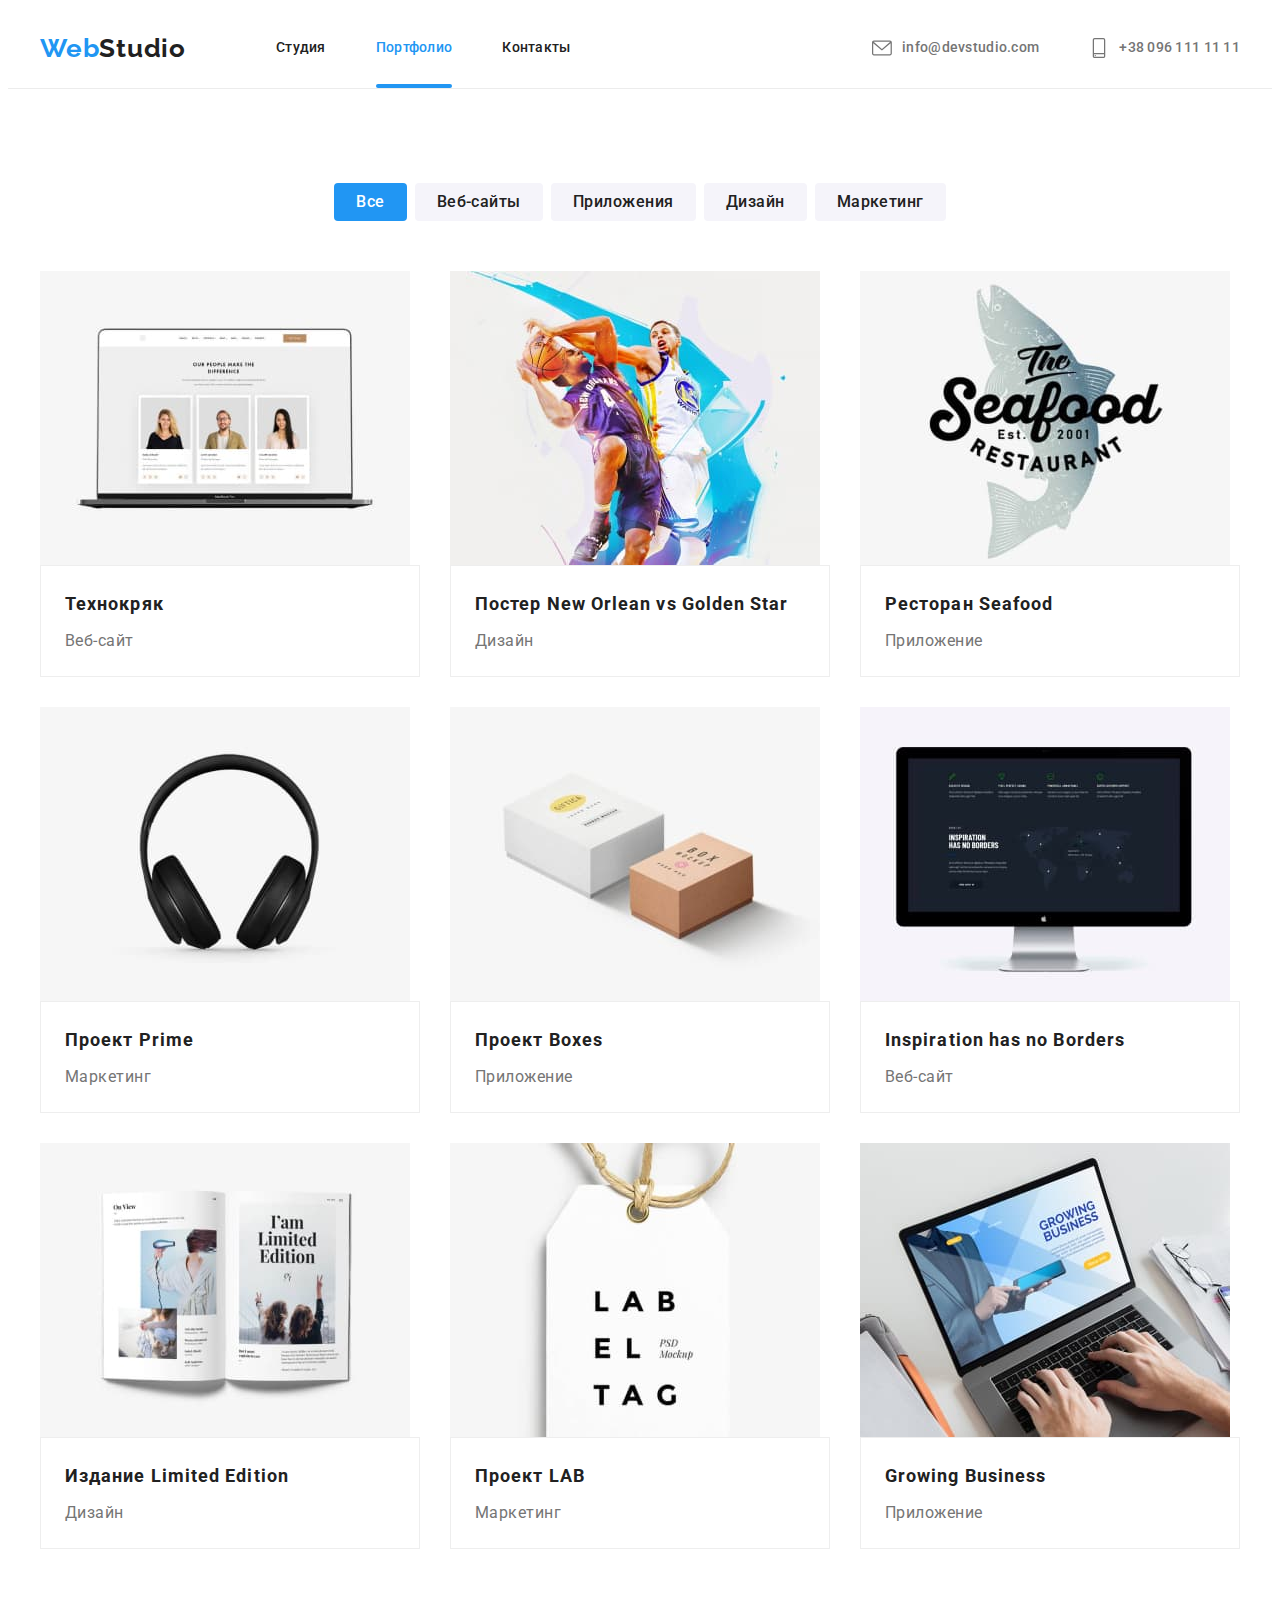
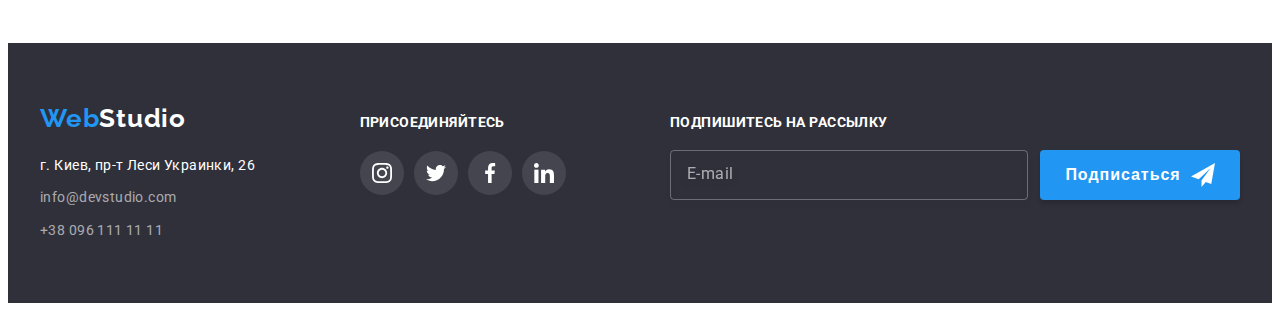
==== commit 57f50c7c: "fgyfh" ====
--- a/portfolio.html
+++ b/portfolio.html
@@ -12,7 +12,6 @@
     <link rel="stylesheet" href="https://cdnjs.cloudflare.com/ajax/libs/modern-normalize/1.1.0/modern-normalize.min.css"
         integrity="sha512-wpPYUAdjBVSE4KJnH1VR1HeZfpl1ub8YT/NKx4PuQ5NmX2tKuGu6U/JRp5y+Y8XG2tV+wKQpNHVUX03MfMFn9Q=="
         crossorigin="anonymous" referrerpolicy="no-referrer" />
-    <!-- <link rel="stylesheet" href="./css/styles.css"> -->
     <link rel="stylesheet" href="./css/main.min.css">
 </head>
 <body>
--- a/css/main.min.css
+++ b/css/main.min.css
@@ -1,2 +1,2 @@
-.header{border-bottom:1px solid #ececec}.header-container{display:flex;align-items:center}.header-title{margin-right:90px;font-family:Raleway;font-weight:700;font-size:26px;line-height:1.19;letter-spacing:0.03em;color:#2196f3}.header-span{font-family:Raleway;font-weight:700;font-size:26px;line-height:1.19;letter-spacing:0.03em;color:var(--header-text-color)}.header-list{display:flex}.header-item:not(:last-child){margin-right:50px}.header-link{display:block;padding:32px 0px;font-weight:500;font-size:14px;line-height:1.14;letter-spacing:0.02em;color:var(--header-text-color);transition:color 250ms cubic-bezier(0.4, 0, 0.2, 1)}.current-studio,.current-portfolio,.current-contact{color:#2196f3;position:relative}.current-studio::after,.current-portfolio::after,.current-contact::after{content:'';width:100%;height:4px;border-radius:4px;position:absolute;background-color:#2196f3;left:0;bottom:0}.header-link:hover,.header-link:focus{color:#2196f3}.header-contacts{display:flex;margin-left:auto}.header-mail{font-weight:500;font-size:14px;line-height:1.14;letter-spacing:0.02em;color:var(--alt-text-color);display:flex;justify-content:center;align-items:center;box-sizing:border-box;transition:color 250ms cubic-bezier(0.4, 0, 0.2, 1)}.header-mail:hover,.header-mail:focus{color:#2196f3}.mail-icon{fill:currentColor;margin-right:10px}.header-tel-list{margin-left:50px}.header-tel{font-weight:500;font-size:14px;line-height:1.14;letter-spacing:0.02em;color:var(--alt-text-color);display:flex;justify-content:center;align-items:center;box-sizing:border-box;transition:color 250ms cubic-bezier(0.4, 0, 0.2, 1)}.header-tel:hover,.header-tel:focus{color:#2196f3}.tel-icon{fill:currentColor;margin-right:10px}
+:root{--header-text-color: #212121;--alt-text-color: #757575;--extra-text-color: #ffffff;--accent-text-color: #2196f3}p,b,h1,h2,h3,h4,h5,h6{margin:0}ul,ol{margin:0;padding:0}button{cursor:pointer}img{display:block}body{font-family:'Roboto', sans-serif;background-color:#ffffff;color:var(--header-text-color)}.list{list-style:none}.link{text-decoration:none}.visually-hidden{position:absolute;white-space:nowrap;width:1px;height:1px;overflow:hidden;border:0;padding:0;clip:rect(0 0 0 0);clip-path:inset(50%);margin:-1px}.container{width:1200px;padding-left:15px;padding-right:15px;margin:0 auto}.hero-button{font-family:inherit;font-weight:700;font-size:16px;line-height:1.87;text-align:center;letter-spacing:0.06em;cursor:pointer;color:#ffffff;background:#2196f3;border-radius:4px;border:none;min-width:200px;min-height:50px;transition:background-color 250ms cubic-bezier(0.4, 0, 0.2, 1)}.hero-button:hover,.hero-button:focus{background-color:#188ce8}.backdrop{position:fixed;top:0;width:100vw;height:100vh;background-color:rgba(0,0,0,0.2);transition:opacity 250ms cubic-bezier(0.4, 0, 0.2, 1),visibility 250ms cubic-bezier(0.4, 0, 0.2, 1)}.backdrop.is-hidden .modal{transform:translate(-50%, -50%) scale(0.5)}.modal{width:528px;min-height:581px;background-color:#ffffff;padding:40px;box-shadow:0px 1px 3px rgba(0,0,0,0.12),0px 1px 1px rgba(0,0,0,0.14),0px 2px 1px rgba(0,0,0,0.2);border-radius:4px;position:absolute;top:50%;left:50%;transform:translate(-50%, -50%) scale(1);transition:transform 250ms cubic-bezier(0.4, 0, 0.2, 1)}.modal-close{width:30px;height:30px;border-radius:50%;border:1px solid rgba(0,0,0,0.1);background-color:transparent;display:flex;align-items:center;justify-content:center;position:absolute;top:8px;right:8px}.modal-close:hover .modal-close-icon,.modal-close:focus .modal-close-icon{fill:#2196f3}.modal-close-icon{transition:fill 250ms cubic-bezier(0.4, 0, 0.2, 1)}.is-hidden{opacity:0;pointer-events:none;visibility:hidden}.modal-title{font-weight:700;font-size:20px;line-height:1.15;text-align:center;letter-spacing:0.03em;color:#212121;margin-bottom:12px}.form-field{margin-bottom:10px}.form-label{font-size:12px;line-height:1.16;letter-spacing:0.01em;color:#757575;display:block;margin-bottom:4px}.form-wrap{position:relative}.form-input{width:100%;height:40px;border:1px solid rgba(33,33,33,0.2);border-radius:4px;padding-left:42px;outline:none;transition:border-color 250ms cubic-bezier(0.4, 0, 0.2, 1)}.form-input:focus{border-color:#2196f3}.form-input:focus+.form-icon{fill:#2196f3}.form-icon{left:15px;top:50%;transform:translateY(-50%);position:absolute;transition:fill 250ms cubic-bezier(0.4, 0, 0.2, 1)}.form-comments-field{margin-bottom:20px}.form-comments{width:100%;height:120px;border:1px solid rgba(33,33,33,0.2);box-sizing:border-box;border-radius:4px;resize:none;padding:12px 16px;outline:none;transition:border-color 250ms cubic-bezier(0.4, 0, 0.2, 1)}.form-comments::placeholder{font-size:12px;line-height:1.16;letter-spacing:0.01em;color:rgba(117,117,117,0.5)}.form-comments:focus{border-color:#2196f3}.form-check-field{margin-bottom:30px}.check-text{font-size:14px;line-height:1.71;letter-spacing:0.03em;color:#757575;display:flex;justify-content:center;align-items:center}.check-text::before{content:'';width:16px;height:15px;border:2px solid #212121;border-radius:2px;margin-right:7px}.policy-check:checked+.check-text::before{border:none;background-image:url(../images/icon-check.svg);background-repeat:no-repeat;background-position:center;background-size:cover}.form-check-link{text-decoration:underline;color:#2196f3;padding-left:4px}.form-button{width:200px;height:50px;font-weight:700;font-size:16px;line-height:1.87;margin:0 auto;display:flex;align-items:center;justify-content:center;letter-spacing:0.06em;color:#ffffff;background:#2196f3;box-shadow:0px 4px 4px rgba(0,0,0,0.15);border-radius:4px;border:none;transition:background-color 250ms cubic-bezier(0.4, 0, 0.2, 1)}.form-button:hover,.form-button:focus{background-color:#188ce8}.header{border-bottom:1px solid #ececec}.header-container{display:flex;align-items:center}.header-title{margin-right:90px;font-family:Raleway;font-weight:700;font-size:26px;line-height:1.19;letter-spacing:0.03em;color:#2196f3}.header-span{font-family:Raleway;font-weight:700;font-size:26px;line-height:1.19;letter-spacing:0.03em;color:var(--header-text-color)}.header-list{display:flex}.header-item:not(:last-child){margin-right:50px}.header-link{display:block;padding:32px 0px;font-weight:500;font-size:14px;line-height:1.14;letter-spacing:0.02em;color:var(--header-text-color);transition:color 250ms cubic-bezier(0.4, 0, 0.2, 1)}.current-studio,.current-portfolio,.current-contact{color:#2196f3;position:relative}.current-studio::after,.current-portfolio::after,.current-contact::after{content:'';width:100%;height:4px;border-radius:4px;position:absolute;background-color:#2196f3;left:0;bottom:0}.header-link:hover,.header-link:focus{color:#2196f3}.header-contacts{display:flex;margin-left:auto}.header-mail{font-weight:500;font-size:14px;line-height:1.14;letter-spacing:0.02em;color:var(--alt-text-color);display:flex;justify-content:center;align-items:center;box-sizing:border-box;transition:color 250ms cubic-bezier(0.4, 0, 0.2, 1)}.header-mail:hover,.header-mail:focus{color:#2196f3}.mail-icon{fill:currentColor;margin-right:10px}.header-tel-list{margin-left:50px}.header-tel{font-weight:500;font-size:14px;line-height:1.14;letter-spacing:0.02em;color:var(--alt-text-color);display:flex;justify-content:center;align-items:center;box-sizing:border-box;transition:color 250ms cubic-bezier(0.4, 0, 0.2, 1)}.header-tel:hover,.header-tel:focus{color:#2196f3}.tel-icon{fill:currentColor;margin-right:10px}.hero{background-image:linear-gradient(rgba(47,48,58,0.4), rgba(47,48,58,0.4)),url(../images/img-team-work.jpg);background-repeat:no-repeat;background-position:center;background-size:1600px;margin:0 auto;padding-top:200px;padding-bottom:200px;text-align:center;background-color:#2f303a}.hero-title{margin-bottom:30px;font-weight:900;font-size:44px;line-height:1.36;text-align:center;letter-spacing:0.06em;text-transform:uppercase;color:var(--extra-text-color)}.goals-section{padding-top:94px;padding-bottom:94px}.goals-list{display:flex}.goals-item:not(:last-child){margin-right:30px}.goals-item::before{display:block;content:'';height:120px;background-size:70px 70px;background-repeat:no-repeat;background-position:center;border-radius:4px;margin-bottom:30px;background-color:#f5f4fa}.icon-antenna::before{background-image:url("../images/antenna.svg")}.icon-clock::before{background-image:url("../images/clock.svg")}.icon-diagram::before{background-image:url("../images/diagram.svg")}.icon-astronaut::before{background-image:url("../images/astronaut.svg")}.goals-heading{margin-bottom:10px;font-size:14px;line-height:1.14;letter-spacing:0.03em;text-transform:uppercase;color:var(--header-text-color)}.goals-text{width:270px;font-size:14px;line-height:1.71;letter-spacing:0.03em;color:var(--alt-text-color)}.activity{padding-top:0;padding-bottom:94px}.activity-title{margin-bottom:50px;font-size:36px;line-height:1.16;text-align:center;letter-spacing:0.03em;color:var(--header-text-color)}.activity-list{display:flex}.activity-item:not(:last-child){margin-right:30px}.activity-block{position:relative}.activity-images-text{font-size:14px;line-height:1.14;letter-spacing:0.03em;text-transform:uppercase;display:flex;justify-content:center;align-items:center;position:absolute;left:0;bottom:0;width:100%;height:70px;color:#ffffff;background:rgba(47,48,58,0.8)}.team{padding-top:94px;padding-bottom:94px;background-color:#f5f4fa}.team-title{margin-bottom:50px;font-size:36px;line-height:1.16;text-align:center;letter-spacing:0.03em;color:var(--header-text-color)}.team-list{display:flex}.team-item{margin-right:30px;background:#ffffff;box-shadow:0px 1px 3px rgba(0,0,0,0.12),0px 1px 1px rgba(0,0,0,0.14),0px 2px 1px rgba(0,0,0,0.2);border-radius:0px 0px 4px 4px}.team-item-content{padding-top:30px;padding-bottom:30px}.team-heading{margin-bottom:10px;font-weight:500;font-size:16px;line-height:1.18;text-align:center;letter-spacing:0.03em;color:var(--header-text-color)}.team-text{margin-bottom:16px;font-size:16px;line-height:1.18;text-align:center;letter-spacing:0.03em;color:var(--alt-text-color)}.team-social-list{display:flex;justify-content:center}.team-social-item+.team-social-item{margin-left:10px}.team-social-link{width:44px;height:44px;display:flex;justify-content:center;align-items:center;border-radius:50%;color:#afb1b8;transition:color 250ms cubic-bezier(0.4, 0, 0.2, 1),background-color 250ms cubic-bezier(0.4, 0, 0.2, 1)}.team-social-link:hover,.team-social-link:focus{background-color:#2196f3;color:#ffffff}.team-social-icon{fill:currentColor}.clients{padding-top:94px;padding-bottom:94px}.clients-title{font-size:36px;line-height:1.16;text-align:center;letter-spacing:0.03em;color:#212121;margin-bottom:50px}.clients-list{display:flex;justify-content:center}.clients-item:not(:last-child){margin-right:30px}.clients-link{width:172px;height:92px;display:flex;justify-content:center;align-items:center;color:#afb1b8;border:1px solid #afb1b8;box-sizing:border-box;border-radius:4px;transition:color 250ms cubic-bezier(0.4, 0, 0.2, 1),border 250ms cubic-bezier(0.4, 0, 0.2, 1)}.clients-link:hover,.clients-link:focus{color:#2196f3;border:1px solid #2196f3}.clients-icon{fill:currentColor}.footer{padding-top:60px;padding-bottom:60px;background:#2f303a}.container-icon{display:flex;justify-content:space-between;align-items:baseline}.footer-title{display:inline-block;margin-bottom:20px;font-family:Raleway;font-weight:700;font-size:26px;line-height:1.19;letter-spacing:0.03em;color:#2196f3}.footer-span{font-family:Raleway;font-weight:700;font-size:26px;line-height:1.19;letter-spacing:0.03em;color:#ffffff}.footer-after-title{font-family:Roboto;font-style:normal;font-weight:700;font-size:14px;line-height:1.14;letter-spacing:0.03em;text-transform:uppercase;color:#ffffff}.footer-item:not(:last-child){margin-bottom:9px}.footer-place{font-style:normal;font-size:14px;line-height:1.71;letter-spacing:0.03em;color:#ffffff}.footer-mail{font-style:normal;font-size:14px;line-height:1.71;letter-spacing:0.03em;color:rgba(255,255,255,0.6);transition:color 250ms cubic-bezier(0.4, 0, 0.2, 1)}.footer-mail:hover,.footer-mail:focus{color:#ffffff}.footer-tel{font-style:normal;font-size:14px;line-height:1.71;letter-spacing:0.03em;color:rgba(255,255,255,0.6);transition:color 250ms cubic-bezier(0.4, 0, 0.2, 1)}.footer-tel:hover,.footer-tel:focus{color:#ffffff}.footer-second-title{display:block;font-size:14px;line-height:1.14;letter-spacing:0.03em;text-transform:uppercase;color:#ffffff;margin-bottom:20px}.footer-social-list{display:flex}.footer-social-item+.footer-social-item{margin-left:10px}.footer-social-link{width:44px;height:44px;display:flex;justify-content:center;align-items:center;border-radius:50%;color:#ffffff;background-color:rgba(255,255,255,0.1);transition:background-color 250ms cubic-bezier(0.4, 0, 0.2, 1)}.footer-social-link:hover,.footer-social-link:focus{background-color:#2196f3}.footer-social-icon{fill:currentColor}.footer-subscribe{display:flex;align-items:end}.footer-subscribe-wrap{margin-right:12px}.footer-subscribe-title{display:block;font-weight:700;font-size:14px;line-height:1.16;letter-spacing:0.03em;text-transform:uppercase;color:#ffffff;margin-bottom:20px}.footer-subscribe-email{width:358px;height:50px;color:#ffffff;border:1px solid rgba(255,255,255,0.3);box-sizing:border-box;filter:drop-shadow(0px 4px 4px rgba(0,0,0,0.15));border-radius:4px;background-color:transparent;padding:15px 16px;outline:none;transition:border-color 250ms cubic-bezier(0.4, 0, 0.2, 1)}.footer-subscribe-email:focus{border-color:#2196f3}.footer-subscribe-email::placeholder{font-family:Roboto;font-style:normal;font-weight:normal;font-size:16px;line-height:1.25;letter-spacing:0.03em;color:rgba(255,255,255,0.6)}.footer-subscribe-btn{display:flex;justify-content:center;align-items:center;width:200px;height:50px;font-weight:700;font-size:16px;line-height:1.87;letter-spacing:0.06em;color:#ffffff;background:#2196f3;box-shadow:0px 4px 4px rgba(0,0,0,0.15);border-radius:4px;transition:background-color 250ms cubic-bezier(0.4, 0, 0.2, 1);border:none}.footer-subscribe-btn:hover,.footer-subscribe-btn:focus{background-color:#188ce8}.footer-subscribe-icon{fill:#ffffff;margin-left:10px}.portfolio{padding-top:94px;padding-bottom:94px}.portfolio-list{display:flex;justify-content:center;margin-bottom:50px}.portfolio-item:not(:last-child){margin-right:8px}.portfolio-button{border:0px;padding:6px 22px;font-family:inherit;font-weight:500;font-size:16px;line-height:1.62;text-align:center;letter-spacing:0.03em;cursor:pointer;color:#212121;background-color:#f5f4fa;border-radius:4px;transition:color 250ms cubic-bezier(0.4, 0, 0.2, 1),background-color 250ms cubic-bezier(0.4, 0, 0.2, 1),box-shadow 250ms cubic-bezier(0.4, 0, 0.2, 1)}.current-all{color:#ffffff;background-color:#2196f3}.portfolio-button:hover,.portfolio-button:focus{color:#ffffff;background-color:#2196f3;box-shadow:0px 3px 1px rgba(0,0,0,0.1),0px 1px 2px rgba(0,0,0,0.08),0px 2px 2px rgba(0,0,0,0.12)}.projects-list{display:flex;flex-wrap:wrap}.projects-item{flex-basis:calc((100% - 60px) / 3);background:#ffffff;transition:box-shadow 250ms cubic-bezier(0.4, 0, 0.2, 1)}.projects-item:not(:nth-child(3n)){margin-right:30px}.projects-item:nth-child(-n+6){margin-bottom:30px}.projects-item:hover,.projects-item:focus{box-shadow:0px 1px 1px rgba(0,0,0,0.12),0px 4px 4px rgba(0,0,0,0.06),1px 4px 6px rgba(0,0,0,0.16)}.projects-item:hover .projects-images-text{transform:translateY(0)}.projects-item-wrap{position:relative;overflow:hidden}.projects-images-text{font-size:18px;line-height:1.5;letter-spacing:0.03em;padding:63px 24px;position:absolute;top:0;left:0;height:100%;transform:translateY(100%);background:rgba(33,150,243,0.9);color:#ffffff;transition:transform 250ms cubic-bezier(0.4, 0, 0.2, 1)}.projects-block{padding:20px 24px;border:1px solid #eeeeee}.projects-title{margin-bottom:4px;font-size:18px;line-height:2;letter-spacing:0.06em;color:var(--header-text-color)}.projects-text{font-size:16px;line-height:1.87;letter-spacing:0.03em;color:var(--alt-text-color)}
 /*# sourceMappingURL=main.min.css.map */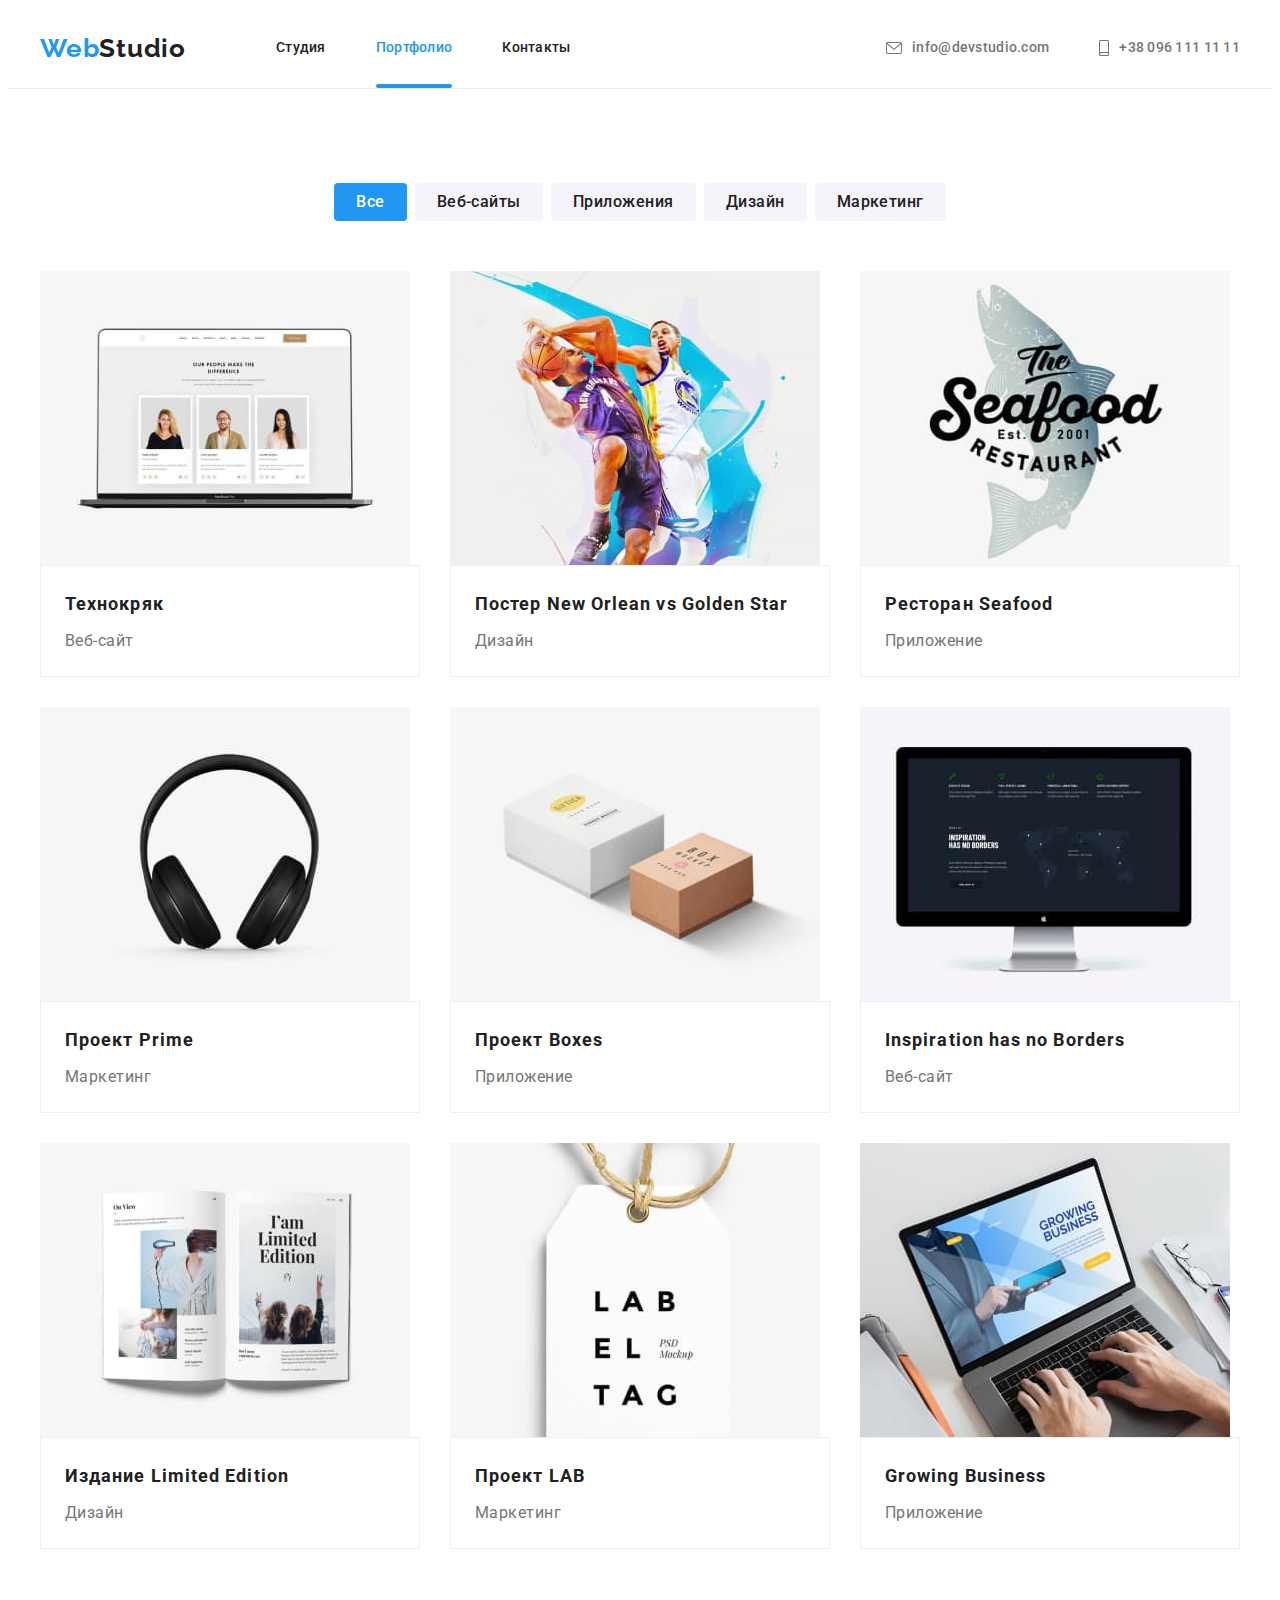
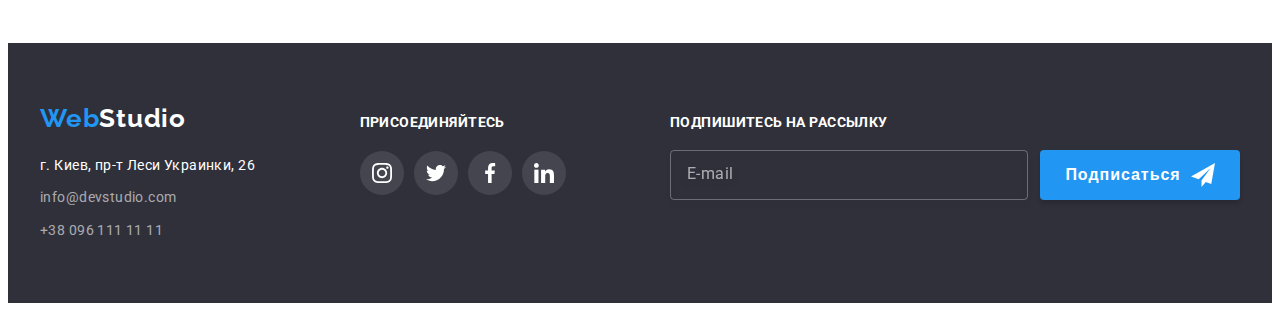
==== commit 04f8cc98: "sdd" ====
--- a/portfolio.html
+++ b/portfolio.html
@@ -17,26 +17,26 @@
 <body>
                             <!-- Шапка-навигация -->
     <header class="header">
-        <div class="container header-container">
-            <a href="" lang="en" class="link header-title">Web<span class="header-span">Studio</span></a>
-            <nav class="header-nav">
-                <ul class="list header-list">
-                    <li class="header-item"><a class="link header-link" href="./index.html">Студия</a></li>
-                    <li class="header-item"><a class="link header-link current-portfolio" href="./portfolio.html">Портфолио</a></li>
-                    <li class="header-item"><a class="link header-link" href="">Контакты</a></li>
+        <div class="container header__container">
+            <a href="" lang="en" class="link header__link">Web<span class="header-span">Studio</span></a>
+            <nav class="site-nav">
+                <ul class="list site-list">
+                    <li class="site-list__item"><a class="link site-list__link" href="./index.html">Студия</a></li>
+                    <li class="site-list__item"><a class="link site-list__link--current" href="./portfolio.html">Портфолио</a></li>
+                    <li class="site-list__item"><a class="link site-list__link" href="">Контакты</a></li>
                 </ul>
             </nav>
-            <ul class="list header-contacts">
-                <li class="header-mail-list">
-                    <a class="link header-mail" href="mailto:info@devstudio.com">
-                        <svg class="mail-icon" width="20" height="20">
+            <ul class="list contacts">
+                <li class="contacts__list">
+                    <a class="link contacts__link" href="mailto:info@devstudio.com">
+                        <svg class="contacts__icon" width="16" height="12">
                             <use href="./images/icons.svg#icon-envelope-1"></use>
                         </svg>info@devstudio.com
                     </a>
                 </li>
-                <li class="header-tel-list">
-                    <a class="link header-tel" href="tel:+380961111111">
-                        <svg class="mail-icon" width="20" height="20">
+                <li class="contacts__list--left">
+                    <a class="link contacts__link" href="tel:+380961111111">
+                        <svg class="contacts__icon" width="10" height="16">
                             <use href="./images/icons.svg#icon-smartphone-1"></use>
                         </svg>+38 096 111 11 11
                     </a>
@@ -47,136 +47,135 @@
     <main>
                                 <!--- Портфолио -->
         <section class="portfolio">
-            <div class="container">
+            <div class="container portfolio__container">
                 <h1 class="visually-hidden">Портфолио</h1>
-                    <ul class="list portfolio-list">
-                        <li class="portfolio-item">
-                            <button type="button" class="portfolio-button current-all">Все</button>
-                        </li>
-                        <li class="portfolio-item">
-                            <button type="button" class="portfolio-button">Веб-сайты</button>
-                        </li>
-                        <li class="portfolio-item">
-                            <button type="button" class="portfolio-button">Приложения</button>
-                        </li>
-                        <li class="portfolio-item">
-                            <button type="button" class="portfolio-button">Дизайн</button>
-                        </li>
-                        <li class="portfolio-item">
-                            <button type="button" class="portfolio-button">Маркетинг</button>
+                    <ul class="list portfolio__list">
+                        <li class="portfolio__item">
+                            <button type="button" class="portfolio__button current-all">Все</button>
+                        </li>
+                        <li class="portfolio__item">
+                            <button type="button" class="portfolio__button">Веб-сайты</button>
+                        </li>
+                        <li class="portfolio__item">
+                            <button type="button" class="portfolio__button">Приложения</button>
+                        </li>
+                        <li class="portfolio__item">
+                            <button type="button" class="portfolio__button">Дизайн</button>
+                        </li>
+                        <li class="portfolio__item">
+                            <button type="button" class="portfolio__button">Маркетинг</button>
                         </li>
                     </ul>
                                 <!-- Проекты -->
-                <ul class="list projects-list">
-                    <li class="projects-item">
-                        <a class="link projects-link" href="">
-                            <div class="projects-item-wrap">
-                                <img src="./images/img-notebook.jpg" class="projects-images" alt="ноутбук" width="370">
-                                <p class="projects-images-text">Технокряк это современная площадка распространения коронавируса. Компании используют эту платформу для цифрового
+                <ul class="list projects__list">
+                    <li class="projects__item">
+                        <a class="link projects__link" href="">
+                            <div class="projects__wrap">
+                                <img src="./images/img-notebook.jpg" class="projects__images" alt="ноутбук" width="370">
+                                <p class="projects__text">Технокряк это современная площадка распространения коронавируса. Компании используют эту платформу для цифрового
                                 шпионажа и атак на защищённые сервера конкурентов.
                                 </p>
                             </div>
-                            <div class="projects-block">
-                                <h2 class="projects-title">Технокряк</h2>
+                            <div class="projects__block">
+                                <h2 class="projects__title">Технокряк</h2>
                                 <p class="projects-text">Веб-сайт</p>
                             </div>    
-                            
-                        </a>
-                    </li>
-                    <li class="projects-item">
-                        <a class="link projects-link" href="">
-                            <div class="projects-item-wrap">
-                                <img src="./images/img-basketball-players.jpg" class="projects-images" alt="баскетболисты" width="370">
-                                <p class="projects-images-text">Lorem ipsum dolor sit, amet consectetur adipisicing elit. Deserunt, provident nam aliquid, fugit aspernatur cupiditate quisquam ipsa tenetur placeat nihil suscipit est praesentium nesciunt sed?</p>
-                            </div>
-                            <div class="projects-block">
-                                <h2 class="projects-title">Постер New Orlean vs Golden Star</h2>
+                        </a>
+                    </li>
+                    <li class="projects__item">
+                        <a class="link projects__link" href="">
+                            <div class="projects__wrap">
+                                <img src="./images/img-basketball-players.jpg" class="projects__images" alt="баскетболисты" width="370">
+                                <p class="projects__text">Lorem ipsum dolor sit, amet consectetur adipisicing elit. Deserunt, provident nam aliquid, fugit aspernatur cupiditate quisquam ipsa tenetur placeat nihil suscipit est praesentium nesciunt sed?</p>
+                            </div>
+                            <div class="projects__block">
+                                <h2 class="projects__title">Постер New Orlean vs Golden Star</h2>
                                 <p class="projects-text">Дизайн</p>
                             </div>   
                             
                         </a>
                     </li>
-                    <li class="projects-item">
-                        <a class="link projects-link" href="">
-                            <div class="projects-item-wrap">
+                    <li class="projects__item">
+                        <a class="link projects__link" href="">
+                            <div class="projects__wrap">
                                 <img src="./images/img-sea-​​food.jpg" class="projects-images" alt="морская-еда" width="370">
-                                <p class="projects-images-text">Lorem ipsum, dolor sit amet consectetur adipisicing elit. Aperiam similique delectus ipsum, nam repellendus odit numquam fugiat aliquam iure est dignissimos minus omnis eveniet quae?</p>
-                            </div>
-                            <div class="projects-block">    
-                                <h2 class="projects-title">Ресторан Seafood</h2>
+                                <p class="projects__text">Lorem ipsum, dolor sit amet consectetur adipisicing elit. Aperiam similique delectus ipsum, nam repellendus odit numquam fugiat aliquam iure est dignissimos minus omnis eveniet quae?</p>
+                            </div>
+                            <div class="projects__block">    
+                                <h2 class="projects__title">Ресторан Seafood</h2>
                                 <p class="projects-text">Приложение</p>
                             </div>
                         </a>
                     </li>
-                    <li class="projects-item">
-                        <a class="link projects-link" href="">
-                            <div class="projects-item-wrap">
+                    <li class="projects__item">
+                        <a class="link projects__link" href="">
+                            <div class="projects__wrap">
                                 <img src="./images/img-headphones.jpg" class="projects-images" alt="наушники" width="370">
-                                <p class="projects-images-text">Lorem ipsum dolor sit amet consectetur, adipisicing elit. Ipsa perspiciatis ullam tempore dicta ab, quisquam quos, sapiente tempora sunt quis iusto expedita deleniti quaerat inventore?</p>
-                            </div>
-                            <div class="projects-block">    
-                                <h2 class="projects-title">Проект Prime</h2>
+                                <p class="projects__text">Lorem ipsum dolor sit amet consectetur, adipisicing elit. Ipsa perspiciatis ullam tempore dicta ab, quisquam quos, sapiente tempora sunt quis iusto expedita deleniti quaerat inventore?</p>
+                            </div>
+                            <div class="projects__block">    
+                                <h2 class="projects__title">Проект Prime</h2>
                                 <p class="projects-text">Маркетинг</p>
                             </div>
                         </a>
                     </li>
-                    <li class="projects-item">
-                        <a class="link projects-link" href="">
-                            <div class="projects-item-wrap">
+                    <li class="projects__item">
+                        <a class="link projects__link" href="">
+                            <div class="projects__wrap">
                                 <img src="./images/img-boxes.jpg" class="projects-images" alt="коробки" width="370">
-                                <p class="projects-images-text">Lorem, ipsum dolor sit amet consectetur adipisicing elit. Iste velit similique reiciendis expedita nobis dolorem recusandae ipsa veritatis quas, culpa laborum? Exercitationem, officiis ad. Sunt!</p>
-                            </div>
-                            <div class="projects-block">   
-                                <h2 class="projects-title">Проект Boxes</h2>
+                                <p class="projects__text">Lorem, ipsum dolor sit amet consectetur adipisicing elit. Iste velit similique reiciendis expedita nobis dolorem recusandae ipsa veritatis quas, culpa laborum? Exercitationem, officiis ad. Sunt!</p>
+                            </div>
+                            <div class="projects__block">   
+                                <h2 class="projects__title">Проект Boxes</h2>
                                 <p class="projects-text">Приложение</p>
                             </div>
                         </a>
                     </li>
-                    <li class="projects-item">
-                        <a class="link projects-link" href="">
-                            <div class="projects-item-wrap">
+                    <li class="projects__item">
+                        <a class="link projects__link" href="">
+                            <div class="projects__wrap">
                                 <img src="./images/img-macbook.jpg" class="projects-images" alt="макбук" width="370">
-                                <p class="projects-images-text">Lorem ipsum dolor sit amet consectetur adipisicing elit. Eius, architecto reiciendis! Fugiat nam sint, possimus, et quam provident, accusamus maxime rerum omnis dignissimos numquam quidem?</p>
-                            </div>
-                            <div class="projects-block">   
-                                <h2 class="projects-title">Inspiration has no Borders</h2>
+                                <p class="projects__text">Lorem ipsum dolor sit amet consectetur adipisicing elit. Eius, architecto reiciendis! Fugiat nam sint, possimus, et quam provident, accusamus maxime rerum omnis dignissimos numquam quidem?</p>
+                            </div>
+                            <div class="projects__block">   
+                                <h2 class="projects__title">Inspiration has no Borders</h2>
                                 <p class="projects-text">Веб-сайт</p>
                             </div>
                         </a>
                     </li>
-                    <li class="projects-item">
-                        <a class="link projects-link" href="">
-                            <div class="projects-item-wrap">
+                    <li class="projects__item">
+                        <a class="link projects__link" href="">
+                            <div class="projects__wrap">
                                 <img src="./images/img-magazine.jpg" class="projects-images" alt="журнал" width="370">
-                                <p class="projects-images-text">Lorem ipsum dolor sit amet consectetur adipisicing elit. Eaque consequatur atque repellendus corrupti aliquam obcaecati veniam impedit eum cum. Vel sequi reprehenderit beatae repudiandae repellat?</p>
-                            </div>
-                            <div class="projects-block">
-                                <h2 class="projects-title">Издание Limited Edition</h2>
+                                <p class="projects__text">Lorem ipsum dolor sit amet consectetur adipisicing elit. Eaque consequatur atque repellendus corrupti aliquam obcaecati veniam impedit eum cum. Vel sequi reprehenderit beatae repudiandae repellat?</p>
+                            </div>
+                            <div class="projects__block">
+                                <h2 class="projects__title">Издание Limited Edition</h2>
                                 <p class="projects-text">Дизайн</p>
                                 </div>    
                             
                         </a>
                     </li>
-                    <li class="projects-item">
-                        <a class="link projects-link" href="">
-                            <div class="projects-item-wrap">
+                    <li class="projects__item">
+                        <a class="link projects__link" href="">
+                            <div class="projects__wrap">
                                 <img src="./images/img-label.jpg" class="projects-images" alt="бирка" width="370">
-                                <p class="projects-images-text">Lorem ipsum dolor sit amet consectetur adipisicing elit. Temporibus nobis corporis facere vitae necessitatibus magni beatae quae a illum. Illo cupiditate velit laboriosam eos minima voluptatibus, aut et quae consequatur?</p>
-                            </div>
-                            <div class="projects-block">
-                                <h2 class="projects-title">Проект LAB</h2>
+                                <p class="projects__text">Lorem ipsum dolor sit amet consectetur adipisicing elit. Temporibus nobis corporis facere vitae necessitatibus magni beatae quae a illum. Illo cupiditate velit laboriosam eos minima voluptatibus, aut et quae consequatur?</p>
+                            </div>
+                            <div class="projects__block">
+                                <h2 class="projects__title">Проект LAB</h2>
                                 <p class="projects-text">Маркетинг</p>
                             </div>
                         </a>
                     </li>
-                    <li class="projects-item">
-                        <a class="link projects-link" href="">
-                            <div class="projects-item-wrap">
+                    <li class="projects__item">
+                        <a class="link projects__link" href="">
+                            <div class="projects__wrap">
                                 <img src="./images/img-typing.jpg" class="projects-images" alt="печатает" width="370">
-                                <p class="projects-images-text">Lorem ipsum dolor sit amet consectetur adipisicing elit. Nihil aperiam maxime assumenda voluptatum, eos adipisci unde voluptate quam repudiandae, molestias reiciendis corrupti laborum dolor exercitationem.</p>    
-                            </div>
-                            <div class="projects-block">
-                                <h2 class="projects-title">Growing Business</h2>
+                                <p class="projects__text">Lorem ipsum dolor sit amet consectetur adipisicing elit. Nihil aperiam maxime assumenda voluptatum, eos adipisci unde voluptate quam repudiandae, molestias reiciendis corrupti laborum dolor exercitationem.</p>    
+                            </div>
+                            <div class="projects__block">
+                                <h2 class="projects__title">Growing Business</h2>
                                 <p class="projects-text">Приложение</p>
                             </div>
                         </a>
@@ -187,63 +186,66 @@
     </main>
                                 <!-- Футер -->
     <footer class="footer">
-        <div class="container container-icon">
-            <div class="footer-container-address">
-                <a href="" lang="en" class="link footer-title">Web<span class="footer-span">Studio</span></a>
-                <address class="footer-address">
-                    <ul class="list footer-list">
-                        <li class="footer-item">
-                            <a class="link footer-place" href="https://goo.gl/maps/fd5bnSYaty7FcXpY6" target="_blank" rel="noopener noreferre">г. Киев, пр-т Леси Украинки, 26</a>
-                        </li>
-                        <li class="footer-item">
-                            <a class="link footer-mail" href="mailto:info@devstudio.com">info@devstudio.com</a>
-                        </li>
-                        <li class="footer-item">
-                            <a class="link footer-tel" href="tel:+380961111111">+38 096 111 11 11</a>
+        <div class="container footer__container">
+            <div class="footer-address__box">
+                <a href="" lang="en" class="link footer-address__title">Web<span class="footer__span">Studio</span></a>
+                <address class="footer-address__address">
+                    <ul class="list footer-address__list">
+                        <li class="footer-address__item">
+                            <a class="link footer-address__place" href="https://goo.gl/maps/fd5bnSYaty7FcXpY6"
+                                target="_blank" rel="noopener noreferre">г. Киев, пр-т Леси Украинки, 26</a>
+                        </li>
+                        <li class="footer-address__item">
+                            <a class="link footer-address__link" href="mailto:info@devstudio.com">info@devstudio.com</a>
+                        </li>
+                        <li class="footer-address__item">
+                            <a class="link footer-address__link" href="tel:+380961111111">+38 096 111 11 11</a>
                         </li>
                     </ul>
                 </address>
             </div>
-            <div class="footer-container-icon">
-                <b class="footer-second-title">присоединяйтесь</b>
-                <ul class="list footer-social-list">
-                    <li class="footer-social-item">
-                        <a href="" class="link footer-social-link">
-                            <svg class="footer-social-icon" width="20" height="20">
+            <!-- Соцсети -->
+            <div class="footer-social__box">
+                <b class="footer-social__title">присоединяйтесь</b>
+                <ul class="list footer-social__list">
+                    <li class="footer-social__item">
+                        <a href="" class="link footer-social__link">
+                            <svg class="footer-social__icon" width="20" height="20">
                                 <use href="./images/icons.svg#icon-instagram"></use>
                             </svg>
                         </a>
                     </li>
-                    <li class="footer-social-item">
-                        <a href="" class="link footer-social-link">
-                            <svg class="team-social-icon" width="20" height="20">
+                    <li class="footer-social__item">
+                        <a href="" class="link footer-social__link">
+                            <svg class="footer-social__icon" width="20" height="20">
                                 <use href="./images/icons.svg#icon-twitter"></use>
                             </svg>
                         </a>
                     </li>
-                    <li class="footer-social-item">
-                        <a href="" class="link footer-social-link">
-                            <svg class="footer-social-icon" width="20" height="20">
+                    <li class="footer-social__item">
+                        <a href="" class="link footer-social__link">
+                            <svg class="footer-social__icon" width="20" height="20">
                                 <use href="./images/icons.svg#icon-facebook"></use>
                             </svg>
                         </a>
                     </li>
-                    <li class="footer-social-item">
-                        <a href="" class="link footer-social-link">
-                            <svg class="footer-social-icon" width="20" height="20">
+                    <li class="footer-social__item">
+                        <a href="" class="link footer-social__link">
+                            <svg class="footer-social__icon" width="20" height="20">
                                 <use href="./images/icons.svg#icon-linkedin"></use>
                             </svg>
                         </a>
                     </li>
                 </ul>
             </div>
-            <div class="footer-subscribe">
-                <div class="footer-subscribe-wrap">
-                    <b class="footer-subscribe-title">Подпишитесь на рассылку</b>
-                        <input type="email" class="footer-subscribe-email" placeholder="E-mail">
+            <!-- Подписка -->
+            <div class="footer-subscribe__box">
+                <div class="footer-subscribe__wrap">
+                    <b class="footer-subscribe__title">Подпишитесь на рассылку</b>
+                    <input type="email" class="footer-subscribe__email" placeholder="E-mail">
                 </div>
-                <button class="button footer-subscribe-btn" type="submit">Подписаться
-                    <svg class="footer-subscribe-icon" width="24" height="24">
+                <button class="button footer-subscribe__btn" type="submit">Подписаться
+                    <svg class="footer-subscribe__icon" width="24" height="24">
                         <use href="./images/icons.svg#icon-icon-send-1"></use>
                     </svg>
                 </button>
--- a/css/main.min.css
+++ b/css/main.min.css
@@ -1,2 +1,2 @@
-:root{--header-text-color: #212121;--alt-text-color: #757575;--extra-text-color: #ffffff;--accent-text-color: #2196f3}p,b,h1,h2,h3,h4,h5,h6{margin:0}ul,ol{margin:0;padding:0}button{cursor:pointer}img{display:block}body{font-family:'Roboto', sans-serif;background-color:#ffffff;color:var(--header-text-color)}.list{list-style:none}.link{text-decoration:none}.visually-hidden{position:absolute;white-space:nowrap;width:1px;height:1px;overflow:hidden;border:0;padding:0;clip:rect(0 0 0 0);clip-path:inset(50%);margin:-1px}.container{width:1200px;padding-left:15px;padding-right:15px;margin:0 auto}.hero-button{font-family:inherit;font-weight:700;font-size:16px;line-height:1.87;text-align:center;letter-spacing:0.06em;cursor:pointer;color:#ffffff;background:#2196f3;border-radius:4px;border:none;min-width:200px;min-height:50px;transition:background-color 250ms cubic-bezier(0.4, 0, 0.2, 1)}.hero-button:hover,.hero-button:focus{background-color:#188ce8}.backdrop{position:fixed;top:0;width:100vw;height:100vh;background-color:rgba(0,0,0,0.2);transition:opacity 250ms cubic-bezier(0.4, 0, 0.2, 1),visibility 250ms cubic-bezier(0.4, 0, 0.2, 1)}.backdrop.is-hidden .modal{transform:translate(-50%, -50%) scale(0.5)}.modal{width:528px;min-height:581px;background-color:#ffffff;padding:40px;box-shadow:0px 1px 3px rgba(0,0,0,0.12),0px 1px 1px rgba(0,0,0,0.14),0px 2px 1px rgba(0,0,0,0.2);border-radius:4px;position:absolute;top:50%;left:50%;transform:translate(-50%, -50%) scale(1);transition:transform 250ms cubic-bezier(0.4, 0, 0.2, 1)}.modal-close{width:30px;height:30px;border-radius:50%;border:1px solid rgba(0,0,0,0.1);background-color:transparent;display:flex;align-items:center;justify-content:center;position:absolute;top:8px;right:8px}.modal-close:hover .modal-close-icon,.modal-close:focus .modal-close-icon{fill:#2196f3}.modal-close-icon{transition:fill 250ms cubic-bezier(0.4, 0, 0.2, 1)}.is-hidden{opacity:0;pointer-events:none;visibility:hidden}.modal-title{font-weight:700;font-size:20px;line-height:1.15;text-align:center;letter-spacing:0.03em;color:#212121;margin-bottom:12px}.form-field{margin-bottom:10px}.form-label{font-size:12px;line-height:1.16;letter-spacing:0.01em;color:#757575;display:block;margin-bottom:4px}.form-wrap{position:relative}.form-input{width:100%;height:40px;border:1px solid rgba(33,33,33,0.2);border-radius:4px;padding-left:42px;outline:none;transition:border-color 250ms cubic-bezier(0.4, 0, 0.2, 1)}.form-input:focus{border-color:#2196f3}.form-input:focus+.form-icon{fill:#2196f3}.form-icon{left:15px;top:50%;transform:translateY(-50%);position:absolute;transition:fill 250ms cubic-bezier(0.4, 0, 0.2, 1)}.form-comments-field{margin-bottom:20px}.form-comments{width:100%;height:120px;border:1px solid rgba(33,33,33,0.2);box-sizing:border-box;border-radius:4px;resize:none;padding:12px 16px;outline:none;transition:border-color 250ms cubic-bezier(0.4, 0, 0.2, 1)}.form-comments::placeholder{font-size:12px;line-height:1.16;letter-spacing:0.01em;color:rgba(117,117,117,0.5)}.form-comments:focus{border-color:#2196f3}.form-check-field{margin-bottom:30px}.check-text{font-size:14px;line-height:1.71;letter-spacing:0.03em;color:#757575;display:flex;justify-content:center;align-items:center}.check-text::before{content:'';width:16px;height:15px;border:2px solid #212121;border-radius:2px;margin-right:7px}.policy-check:checked+.check-text::before{border:none;background-image:url(../images/icon-check.svg);background-repeat:no-repeat;background-position:center;background-size:cover}.form-check-link{text-decoration:underline;color:#2196f3;padding-left:4px}.form-button{width:200px;height:50px;font-weight:700;font-size:16px;line-height:1.87;margin:0 auto;display:flex;align-items:center;justify-content:center;letter-spacing:0.06em;color:#ffffff;background:#2196f3;box-shadow:0px 4px 4px rgba(0,0,0,0.15);border-radius:4px;border:none;transition:background-color 250ms cubic-bezier(0.4, 0, 0.2, 1)}.form-button:hover,.form-button:focus{background-color:#188ce8}.header{border-bottom:1px solid #ececec}.header-container{display:flex;align-items:center}.header-title{margin-right:90px;font-family:Raleway;font-weight:700;font-size:26px;line-height:1.19;letter-spacing:0.03em;color:#2196f3}.header-span{font-family:Raleway;font-weight:700;font-size:26px;line-height:1.19;letter-spacing:0.03em;color:var(--header-text-color)}.header-list{display:flex}.header-item:not(:last-child){margin-right:50px}.header-link{display:block;padding:32px 0px;font-weight:500;font-size:14px;line-height:1.14;letter-spacing:0.02em;color:var(--header-text-color);transition:color 250ms cubic-bezier(0.4, 0, 0.2, 1)}.current-studio,.current-portfolio,.current-contact{color:#2196f3;position:relative}.current-studio::after,.current-portfolio::after,.current-contact::after{content:'';width:100%;height:4px;border-radius:4px;position:absolute;background-color:#2196f3;left:0;bottom:0}.header-link:hover,.header-link:focus{color:#2196f3}.header-contacts{display:flex;margin-left:auto}.header-mail{font-weight:500;font-size:14px;line-height:1.14;letter-spacing:0.02em;color:var(--alt-text-color);display:flex;justify-content:center;align-items:center;box-sizing:border-box;transition:color 250ms cubic-bezier(0.4, 0, 0.2, 1)}.header-mail:hover,.header-mail:focus{color:#2196f3}.mail-icon{fill:currentColor;margin-right:10px}.header-tel-list{margin-left:50px}.header-tel{font-weight:500;font-size:14px;line-height:1.14;letter-spacing:0.02em;color:var(--alt-text-color);display:flex;justify-content:center;align-items:center;box-sizing:border-box;transition:color 250ms cubic-bezier(0.4, 0, 0.2, 1)}.header-tel:hover,.header-tel:focus{color:#2196f3}.tel-icon{fill:currentColor;margin-right:10px}.hero{background-image:linear-gradient(rgba(47,48,58,0.4), rgba(47,48,58,0.4)),url(../images/img-team-work.jpg);background-repeat:no-repeat;background-position:center;background-size:1600px;margin:0 auto;padding-top:200px;padding-bottom:200px;text-align:center;background-color:#2f303a}.hero-title{margin-bottom:30px;font-weight:900;font-size:44px;line-height:1.36;text-align:center;letter-spacing:0.06em;text-transform:uppercase;color:var(--extra-text-color)}.goals-section{padding-top:94px;padding-bottom:94px}.goals-list{display:flex}.goals-item:not(:last-child){margin-right:30px}.goals-item::before{display:block;content:'';height:120px;background-size:70px 70px;background-repeat:no-repeat;background-position:center;border-radius:4px;margin-bottom:30px;background-color:#f5f4fa}.icon-antenna::before{background-image:url("../images/antenna.svg")}.icon-clock::before{background-image:url("../images/clock.svg")}.icon-diagram::before{background-image:url("../images/diagram.svg")}.icon-astronaut::before{background-image:url("../images/astronaut.svg")}.goals-heading{margin-bottom:10px;font-size:14px;line-height:1.14;letter-spacing:0.03em;text-transform:uppercase;color:var(--header-text-color)}.goals-text{width:270px;font-size:14px;line-height:1.71;letter-spacing:0.03em;color:var(--alt-text-color)}.activity{padding-top:0;padding-bottom:94px}.activity-title{margin-bottom:50px;font-size:36px;line-height:1.16;text-align:center;letter-spacing:0.03em;color:var(--header-text-color)}.activity-list{display:flex}.activity-item:not(:last-child){margin-right:30px}.activity-block{position:relative}.activity-images-text{font-size:14px;line-height:1.14;letter-spacing:0.03em;text-transform:uppercase;display:flex;justify-content:center;align-items:center;position:absolute;left:0;bottom:0;width:100%;height:70px;color:#ffffff;background:rgba(47,48,58,0.8)}.team{padding-top:94px;padding-bottom:94px;background-color:#f5f4fa}.team-title{margin-bottom:50px;font-size:36px;line-height:1.16;text-align:center;letter-spacing:0.03em;color:var(--header-text-color)}.team-list{display:flex}.team-item{margin-right:30px;background:#ffffff;box-shadow:0px 1px 3px rgba(0,0,0,0.12),0px 1px 1px rgba(0,0,0,0.14),0px 2px 1px rgba(0,0,0,0.2);border-radius:0px 0px 4px 4px}.team-item-content{padding-top:30px;padding-bottom:30px}.team-heading{margin-bottom:10px;font-weight:500;font-size:16px;line-height:1.18;text-align:center;letter-spacing:0.03em;color:var(--header-text-color)}.team-text{margin-bottom:16px;font-size:16px;line-height:1.18;text-align:center;letter-spacing:0.03em;color:var(--alt-text-color)}.team-social-list{display:flex;justify-content:center}.team-social-item+.team-social-item{margin-left:10px}.team-social-link{width:44px;height:44px;display:flex;justify-content:center;align-items:center;border-radius:50%;color:#afb1b8;transition:color 250ms cubic-bezier(0.4, 0, 0.2, 1),background-color 250ms cubic-bezier(0.4, 0, 0.2, 1)}.team-social-link:hover,.team-social-link:focus{background-color:#2196f3;color:#ffffff}.team-social-icon{fill:currentColor}.clients{padding-top:94px;padding-bottom:94px}.clients-title{font-size:36px;line-height:1.16;text-align:center;letter-spacing:0.03em;color:#212121;margin-bottom:50px}.clients-list{display:flex;justify-content:center}.clients-item:not(:last-child){margin-right:30px}.clients-link{width:172px;height:92px;display:flex;justify-content:center;align-items:center;color:#afb1b8;border:1px solid #afb1b8;box-sizing:border-box;border-radius:4px;transition:color 250ms cubic-bezier(0.4, 0, 0.2, 1),border 250ms cubic-bezier(0.4, 0, 0.2, 1)}.clients-link:hover,.clients-link:focus{color:#2196f3;border:1px solid #2196f3}.clients-icon{fill:currentColor}.footer{padding-top:60px;padding-bottom:60px;background:#2f303a}.container-icon{display:flex;justify-content:space-between;align-items:baseline}.footer-title{display:inline-block;margin-bottom:20px;font-family:Raleway;font-weight:700;font-size:26px;line-height:1.19;letter-spacing:0.03em;color:#2196f3}.footer-span{font-family:Raleway;font-weight:700;font-size:26px;line-height:1.19;letter-spacing:0.03em;color:#ffffff}.footer-after-title{font-family:Roboto;font-style:normal;font-weight:700;font-size:14px;line-height:1.14;letter-spacing:0.03em;text-transform:uppercase;color:#ffffff}.footer-item:not(:last-child){margin-bottom:9px}.footer-place{font-style:normal;font-size:14px;line-height:1.71;letter-spacing:0.03em;color:#ffffff}.footer-mail{font-style:normal;font-size:14px;line-height:1.71;letter-spacing:0.03em;color:rgba(255,255,255,0.6);transition:color 250ms cubic-bezier(0.4, 0, 0.2, 1)}.footer-mail:hover,.footer-mail:focus{color:#ffffff}.footer-tel{font-style:normal;font-size:14px;line-height:1.71;letter-spacing:0.03em;color:rgba(255,255,255,0.6);transition:color 250ms cubic-bezier(0.4, 0, 0.2, 1)}.footer-tel:hover,.footer-tel:focus{color:#ffffff}.footer-second-title{display:block;font-size:14px;line-height:1.14;letter-spacing:0.03em;text-transform:uppercase;color:#ffffff;margin-bottom:20px}.footer-social-list{display:flex}.footer-social-item+.footer-social-item{margin-left:10px}.footer-social-link{width:44px;height:44px;display:flex;justify-content:center;align-items:center;border-radius:50%;color:#ffffff;background-color:rgba(255,255,255,0.1);transition:background-color 250ms cubic-bezier(0.4, 0, 0.2, 1)}.footer-social-link:hover,.footer-social-link:focus{background-color:#2196f3}.footer-social-icon{fill:currentColor}.footer-subscribe{display:flex;align-items:end}.footer-subscribe-wrap{margin-right:12px}.footer-subscribe-title{display:block;font-weight:700;font-size:14px;line-height:1.16;letter-spacing:0.03em;text-transform:uppercase;color:#ffffff;margin-bottom:20px}.footer-subscribe-email{width:358px;height:50px;color:#ffffff;border:1px solid rgba(255,255,255,0.3);box-sizing:border-box;filter:drop-shadow(0px 4px 4px rgba(0,0,0,0.15));border-radius:4px;background-color:transparent;padding:15px 16px;outline:none;transition:border-color 250ms cubic-bezier(0.4, 0, 0.2, 1)}.footer-subscribe-email:focus{border-color:#2196f3}.footer-subscribe-email::placeholder{font-family:Roboto;font-style:normal;font-weight:normal;font-size:16px;line-height:1.25;letter-spacing:0.03em;color:rgba(255,255,255,0.6)}.footer-subscribe-btn{display:flex;justify-content:center;align-items:center;width:200px;height:50px;font-weight:700;font-size:16px;line-height:1.87;letter-spacing:0.06em;color:#ffffff;background:#2196f3;box-shadow:0px 4px 4px rgba(0,0,0,0.15);border-radius:4px;transition:background-color 250ms cubic-bezier(0.4, 0, 0.2, 1);border:none}.footer-subscribe-btn:hover,.footer-subscribe-btn:focus{background-color:#188ce8}.footer-subscribe-icon{fill:#ffffff;margin-left:10px}.portfolio{padding-top:94px;padding-bottom:94px}.portfolio-list{display:flex;justify-content:center;margin-bottom:50px}.portfolio-item:not(:last-child){margin-right:8px}.portfolio-button{border:0px;padding:6px 22px;font-family:inherit;font-weight:500;font-size:16px;line-height:1.62;text-align:center;letter-spacing:0.03em;cursor:pointer;color:#212121;background-color:#f5f4fa;border-radius:4px;transition:color 250ms cubic-bezier(0.4, 0, 0.2, 1),background-color 250ms cubic-bezier(0.4, 0, 0.2, 1),box-shadow 250ms cubic-bezier(0.4, 0, 0.2, 1)}.current-all{color:#ffffff;background-color:#2196f3}.portfolio-button:hover,.portfolio-button:focus{color:#ffffff;background-color:#2196f3;box-shadow:0px 3px 1px rgba(0,0,0,0.1),0px 1px 2px rgba(0,0,0,0.08),0px 2px 2px rgba(0,0,0,0.12)}.projects-list{display:flex;flex-wrap:wrap}.projects-item{flex-basis:calc((100% - 60px) / 3);background:#ffffff;transition:box-shadow 250ms cubic-bezier(0.4, 0, 0.2, 1)}.projects-item:not(:nth-child(3n)){margin-right:30px}.projects-item:nth-child(-n+6){margin-bottom:30px}.projects-item:hover,.projects-item:focus{box-shadow:0px 1px 1px rgba(0,0,0,0.12),0px 4px 4px rgba(0,0,0,0.06),1px 4px 6px rgba(0,0,0,0.16)}.projects-item:hover .projects-images-text{transform:translateY(0)}.projects-item-wrap{position:relative;overflow:hidden}.projects-images-text{font-size:18px;line-height:1.5;letter-spacing:0.03em;padding:63px 24px;position:absolute;top:0;left:0;height:100%;transform:translateY(100%);background:rgba(33,150,243,0.9);color:#ffffff;transition:transform 250ms cubic-bezier(0.4, 0, 0.2, 1)}.projects-block{padding:20px 24px;border:1px solid #eeeeee}.projects-title{margin-bottom:4px;font-size:18px;line-height:2;letter-spacing:0.06em;color:var(--header-text-color)}.projects-text{font-size:16px;line-height:1.87;letter-spacing:0.03em;color:var(--alt-text-color)}
+:root{--header-text-color: #212121;--alt-text-color: #757575;--extra-text-color: #ffffff;--accent-text-color: #2196f3}p,b,h1,h2,h3,h4,h5,h6{margin:0}ul,ol{margin:0;padding:0}button{cursor:pointer}img{display:block}body{font-family:'Roboto', sans-serif;background-color:#ffffff;color:var(--header-text-color)}.list{list-style:none}.link{text-decoration:none}.visually-hidden{position:absolute;white-space:nowrap;width:1px;height:1px;overflow:hidden;border:0;padding:0;clip:rect(0 0 0 0);clip-path:inset(50%);margin:-1px}.container{width:1200px;padding-left:15px;padding-right:15px;margin:0 auto}.hero__button{font-family:inherit;font-weight:700;font-size:16px;line-height:1.87;text-align:center;letter-spacing:0.06em;cursor:pointer;color:#ffffff;background:#2196f3;border-radius:4px;border:none;min-width:200px;min-height:50px;transition:background-color 250ms cubic-bezier(0.4, 0, 0.2, 1)}.hero__button:hover,.hero__button:focus{background-color:#188ce8}.backdrop{position:fixed;top:0;width:100vw;height:100vh;background-color:rgba(0,0,0,0.2);transition:opacity 250ms cubic-bezier(0.4, 0, 0.2, 1),visibility 250ms cubic-bezier(0.4, 0, 0.2, 1)}.backdrop.is-hidden .modal{transform:translate(-50%, -50%) scale(0.5)}.modal{width:528px;min-height:581px;background-color:#ffffff;padding:40px;box-shadow:0px 1px 3px rgba(0,0,0,0.12),0px 1px 1px rgba(0,0,0,0.14),0px 2px 1px rgba(0,0,0,0.2);border-radius:4px;position:absolute;top:50%;left:50%;transform:translate(-50%, -50%) scale(1);transition:transform 250ms cubic-bezier(0.4, 0, 0.2, 1)}.modal__close{width:30px;height:30px;border-radius:50%;border:1px solid rgba(0,0,0,0.1);background-color:transparent;display:flex;align-items:center;justify-content:center;position:absolute;top:8px;right:8px}.modal__close:hover .modal__icon,.modal__close:focus .modal__icon{fill:#2196f3}.modal__icon{transition:fill 250ms cubic-bezier(0.4, 0, 0.2, 1)}.is-hidden{opacity:0;pointer-events:none;visibility:hidden}.modal-title{font-weight:700;font-size:20px;line-height:1.15;text-align:center;letter-spacing:0.03em;color:#212121;margin-bottom:12px}.field{margin-bottom:10px}.field__label{font-size:12px;line-height:1.16;letter-spacing:0.01em;color:#757575;display:block;margin-bottom:4px}.field__wrap{position:relative}.field__input{width:100%;height:40px;border:1px solid rgba(33,33,33,0.2);border-radius:4px;padding-left:42px;outline:none;transition:border-color 250ms cubic-bezier(0.4, 0, 0.2, 1)}.field__input:focus{border-color:#2196f3}.field__input:focus+.form-icon{fill:#2196f3}.field__icon{left:15px;top:50%;transform:translateY(-50%);position:absolute;transition:fill 250ms cubic-bezier(0.4, 0, 0.2, 1)}.field__comments{margin-bottom:20px}.field__comments{width:100%;height:120px;border:1px solid rgba(33,33,33,0.2);box-sizing:border-box;border-radius:4px;resize:none;padding:12px 16px;outline:none;transition:border-color 250ms cubic-bezier(0.4, 0, 0.2, 1)}.field__comments::placeholder{font-size:12px;line-height:1.16;letter-spacing:0.01em;color:rgba(117,117,117,0.5)}.field__comments:focus{border-color:#2196f3}.check-field{margin-bottom:30px}.check-field__text{font-size:14px;line-height:1.71;letter-spacing:0.03em;color:#757575;display:flex;justify-content:center;align-items:center}.check-field__text::before{content:'';width:16px;height:15px;border:2px solid #212121;border-radius:2px;margin-right:7px}.check-field__check:checked+.check-field__text::before{border:none;background-image:url(../images/icon-check.svg);background-repeat:no-repeat;background-position:center;background-size:cover}.check-field__link{text-decoration:underline;color:#2196f3;padding-left:4px}.check-field__button{width:200px;height:50px;font-weight:700;font-size:16px;line-height:1.87;margin:0 auto;display:flex;align-items:center;justify-content:center;letter-spacing:0.06em;color:#ffffff;background:#2196f3;box-shadow:0px 4px 4px rgba(0,0,0,0.15);border-radius:4px;border:none;transition:background-color 250ms cubic-bezier(0.4, 0, 0.2, 1)}.check-field__button:hover,.check-field__button:focus{background-color:#188ce8}.header{border-bottom:1px solid #ececec}.header__container{display:flex;align-items:center}.header__link{margin-right:90px;font-family:Raleway;font-weight:700;font-size:26px;line-height:1.19;letter-spacing:0.03em;color:#2196f3}.header-span{font-family:Raleway;font-weight:700;font-size:26px;line-height:1.19;letter-spacing:0.03em;color:var(--header-text-color)}.site-list{display:flex}.site-list__item:not(:last-child){margin-right:50px}.site-list__link{display:block;padding:32px 0px;font-weight:500;font-size:14px;line-height:1.14;letter-spacing:0.02em;color:var(--header-text-color);transition:color 250ms cubic-bezier(0.4, 0, 0.2, 1)}.site-list__link:hover,.site-list__link:focus{color:#2196f3}.site-list__link--current{display:block;padding:32px 0px;font-weight:500;font-size:14px;line-height:1.14;letter-spacing:0.02em;color:var(--header-text-color);transition:color 250ms cubic-bezier(0.4, 0, 0.2, 1);color:#2196f3;position:relative}.site-list__link--current::after{content:'';width:100%;height:4px;border-radius:4px;position:absolute;background-color:#2196f3;left:0;bottom:0}.contacts{display:flex;margin-left:auto}.contacts__link{font-weight:500;font-size:14px;line-height:1.14;letter-spacing:0.02em;color:var(--alt-text-color);display:flex;justify-content:center;align-items:center;box-sizing:border-box;transition:color 250ms cubic-bezier(0.4, 0, 0.2, 1)}.contacts__link:hover,.contacts__link:focus{color:#2196f3}.contacts__icon{fill:currentColor;margin-right:10px}.contacts__list--left{margin-left:50px}.hero{background-image:linear-gradient(rgba(47,48,58,0.4), rgba(47,48,58,0.4)),url(../images/img-team-work.jpg);background-repeat:no-repeat;background-position:center;background-size:1600px;margin:0 auto;padding-top:200px;padding-bottom:200px;text-align:center;background-color:#2f303a}.hero__title{margin-bottom:30px;font-weight:900;font-size:44px;line-height:1.36;text-align:center;letter-spacing:0.06em;text-transform:uppercase;color:var(--extra-text-color)}.goals{padding-top:94px;padding-bottom:94px}.goals__list{display:flex}.goals__item:not(:last-child){margin-right:30px}.goals__item::before{display:block;content:'';height:120px;background-size:70px 70px;background-repeat:no-repeat;background-position:center;border-radius:4px;margin-bottom:30px;background-color:#f5f4fa}.icon-antenna::before{background-image:url("../images/antenna.svg")}.icon-clock::before{background-image:url("../images/clock.svg")}.icon-diagram::before{background-image:url("../images/diagram.svg")}.icon-astronaut::before{background-image:url("../images/astronaut.svg")}.goals__heading{margin-bottom:10px;font-size:14px;line-height:1.14;letter-spacing:0.03em;text-transform:uppercase;color:var(--header-text-color)}.goals__text{width:270px;font-size:14px;line-height:1.71;letter-spacing:0.03em;color:var(--alt-text-color)}.activity{padding-top:0;padding-bottom:94px}.activity__title{margin-bottom:50px;font-size:36px;line-height:1.16;text-align:center;letter-spacing:0.03em;color:var(--header-text-color)}.activity__list{display:flex}.activity__item:not(:last-child){margin-right:30px}.activity__block{position:relative}.activity__text{font-size:14px;line-height:1.14;letter-spacing:0.03em;text-transform:uppercase;display:flex;justify-content:center;align-items:center;position:absolute;left:0;bottom:0;width:100%;height:70px;color:#ffffff;background:rgba(47,48,58,0.8)}.team{padding-top:94px;padding-bottom:94px;background-color:#f5f4fa}.team__title{margin-bottom:50px;font-size:36px;line-height:1.16;text-align:center;letter-spacing:0.03em;color:var(--header-text-color)}.team__list{display:flex}.team__item{margin-right:30px;background:#ffffff;box-shadow:0px 1px 3px rgba(0,0,0,0.12),0px 1px 1px rgba(0,0,0,0.14),0px 2px 1px rgba(0,0,0,0.2);border-radius:0px 0px 4px 4px}.team__box{padding-top:30px;padding-bottom:30px}.team__heading{margin-bottom:10px;font-weight:500;font-size:16px;line-height:1.18;text-align:center;letter-spacing:0.03em;color:var(--header-text-color)}.team__text{margin-bottom:16px;font-size:16px;line-height:1.18;text-align:center;letter-spacing:0.03em;color:var(--alt-text-color)}.team-social__list{display:flex;justify-content:center}.team-social__item+.team-social__item{margin-left:10px}.team-social__link{width:44px;height:44px;display:flex;justify-content:center;align-items:center;border-radius:50%;color:#afb1b8;transition:color 250ms cubic-bezier(0.4, 0, 0.2, 1),background-color 250ms cubic-bezier(0.4, 0, 0.2, 1)}.team-social__link:hover,.team-social__link:focus{background-color:#2196f3;color:#ffffff}.team-social__icon{fill:currentColor}.clients{padding-top:94px;padding-bottom:94px}.clients__title{font-size:36px;line-height:1.16;text-align:center;letter-spacing:0.03em;color:#212121;margin-bottom:50px}.clients__list{display:flex;justify-content:center}.clients__item:not(:last-child){margin-right:30px}.clients__link{width:172px;height:92px;display:flex;justify-content:center;align-items:center;color:#afb1b8;border:1px solid #afb1b8;box-sizing:border-box;border-radius:4px;transition:color 250ms cubic-bezier(0.4, 0, 0.2, 1),border 250ms cubic-bezier(0.4, 0, 0.2, 1)}.clients__link:hover,.clients__link:focus{color:#2196f3;border:1px solid #2196f3}.clients__icon{fill:currentColor}.footer{padding-top:60px;padding-bottom:60px;background:#2f303a}.footer__container{display:flex;justify-content:space-between;align-items:baseline}.footer-address__title{display:inline-block;margin-bottom:20px;font-family:Raleway;font-weight:700;font-size:26px;line-height:1.19;letter-spacing:0.03em;color:#2196f3}.footer__span{font-family:Raleway;font-weight:700;font-size:26px;line-height:1.19;letter-spacing:0.03em;color:#ffffff}.footer-address__item:not(:last-child){margin-bottom:9px}.footer-address__place{font-style:normal;font-size:14px;line-height:1.71;letter-spacing:0.03em;color:#ffffff}.footer-address__link{font-style:normal;font-size:14px;line-height:1.71;letter-spacing:0.03em;color:rgba(255,255,255,0.6);transition:color 250ms cubic-bezier(0.4, 0, 0.2, 1)}.footer-address__link:hover,.footer-address__link:focus{color:#ffffff}.footer-social__title{display:block;font-size:14px;line-height:1.14;letter-spacing:0.03em;text-transform:uppercase;color:#ffffff;margin-bottom:20px}.footer-social__list{display:flex}.footer-social__item+.footer-social__item{margin-left:10px}.footer-social__link{width:44px;height:44px;display:flex;justify-content:center;align-items:center;border-radius:50%;color:#ffffff;background-color:rgba(255,255,255,0.1);transition:background-color 250ms cubic-bezier(0.4, 0, 0.2, 1)}.footer-social__link:hover,.footer-social__link:focus{background-color:#2196f3}.footer-social__icon{fill:currentColor}.footer-subscribe__box{display:flex;align-items:end}.footer-subscribe__wrap{margin-right:12px}.footer-subscribe__title{display:block;font-weight:700;font-size:14px;line-height:1.16;letter-spacing:0.03em;text-transform:uppercase;color:#ffffff;margin-bottom:20px}.footer-subscribe__email{width:358px;height:50px;color:#ffffff;border:1px solid rgba(255,255,255,0.3);box-sizing:border-box;filter:drop-shadow(0px 4px 4px rgba(0,0,0,0.15));border-radius:4px;background-color:transparent;padding:15px 16px;outline:none;transition:border-color 250ms cubic-bezier(0.4, 0, 0.2, 1)}.footer-subscribe__email:focus{border-color:#2196f3}.footer-subscribe__email::placeholder{font-family:Roboto;font-style:normal;font-weight:normal;font-size:16px;line-height:1.25;letter-spacing:0.03em;color:rgba(255,255,255,0.6)}.footer-subscribe__btn{display:flex;justify-content:center;align-items:center;width:200px;height:50px;font-weight:700;font-size:16px;line-height:1.87;letter-spacing:0.06em;color:#ffffff;background:#2196f3;box-shadow:0px 4px 4px rgba(0,0,0,0.15);border-radius:4px;transition:background-color 250ms cubic-bezier(0.4, 0, 0.2, 1);border:none}.footer-subscribe__btn:hover,.footer-subscribe__btn:focus{background-color:#188ce8}.footer-subscribe__icon{fill:#ffffff;margin-left:10px}.portfolio{padding-top:94px;padding-bottom:94px}.portfolio__list{display:flex;justify-content:center;margin-bottom:50px}.portfolio__item:not(:last-child){margin-right:8px}.portfolio__button{border:0px;padding:6px 22px;font-family:inherit;font-weight:500;font-size:16px;line-height:1.62;text-align:center;letter-spacing:0.03em;cursor:pointer;color:#212121;background-color:#f5f4fa;border-radius:4px;transition:color 250ms cubic-bezier(0.4, 0, 0.2, 1),background-color 250ms cubic-bezier(0.4, 0, 0.2, 1),box-shadow 250ms cubic-bezier(0.4, 0, 0.2, 1)}.portfolio__button:hover,.portfolio__button:focus{color:#ffffff;background-color:#2196f3;box-shadow:0px 3px 1px rgba(0,0,0,0.1),0px 1px 2px rgba(0,0,0,0.08),0px 2px 2px rgba(0,0,0,0.12)}.current-all{color:#ffffff;background-color:#2196f3}.projects__list{display:flex;flex-wrap:wrap}.projects__item{flex-basis:calc((100% - 60px) / 3);background:#ffffff;transition:box-shadow 250ms cubic-bezier(0.4, 0, 0.2, 1)}.projects__item:not(:nth-child(3n)){margin-right:30px}.projects__item:nth-child(-n+6){margin-bottom:30px}.projects__item:hover,.projects__item:focus{box-shadow:0px 1px 1px rgba(0,0,0,0.12),0px 4px 4px rgba(0,0,0,0.06),1px 4px 6px rgba(0,0,0,0.16)}.projects__wrap{position:relative;overflow:hidden}.projects__text{font-size:18px;line-height:1.5;letter-spacing:0.03em;padding:63px 24px;position:absolute;top:0;left:0;height:100%;transform:translateY(100%);background:rgba(33,150,243,0.9);color:#ffffff;transition:transform 250ms cubic-bezier(0.4, 0, 0.2, 1)}.projects__item:hover .projects__text{transform:translateY(0)}.projects__block{padding:20px 24px;border:1px solid #eeeeee}.projects__title{margin-bottom:4px;font-size:18px;line-height:2;letter-spacing:0.06em;color:var(--header-text-color)}.projects-text{font-size:16px;line-height:1.87;letter-spacing:0.03em;color:var(--alt-text-color)}
 /*# sourceMappingURL=main.min.css.map */